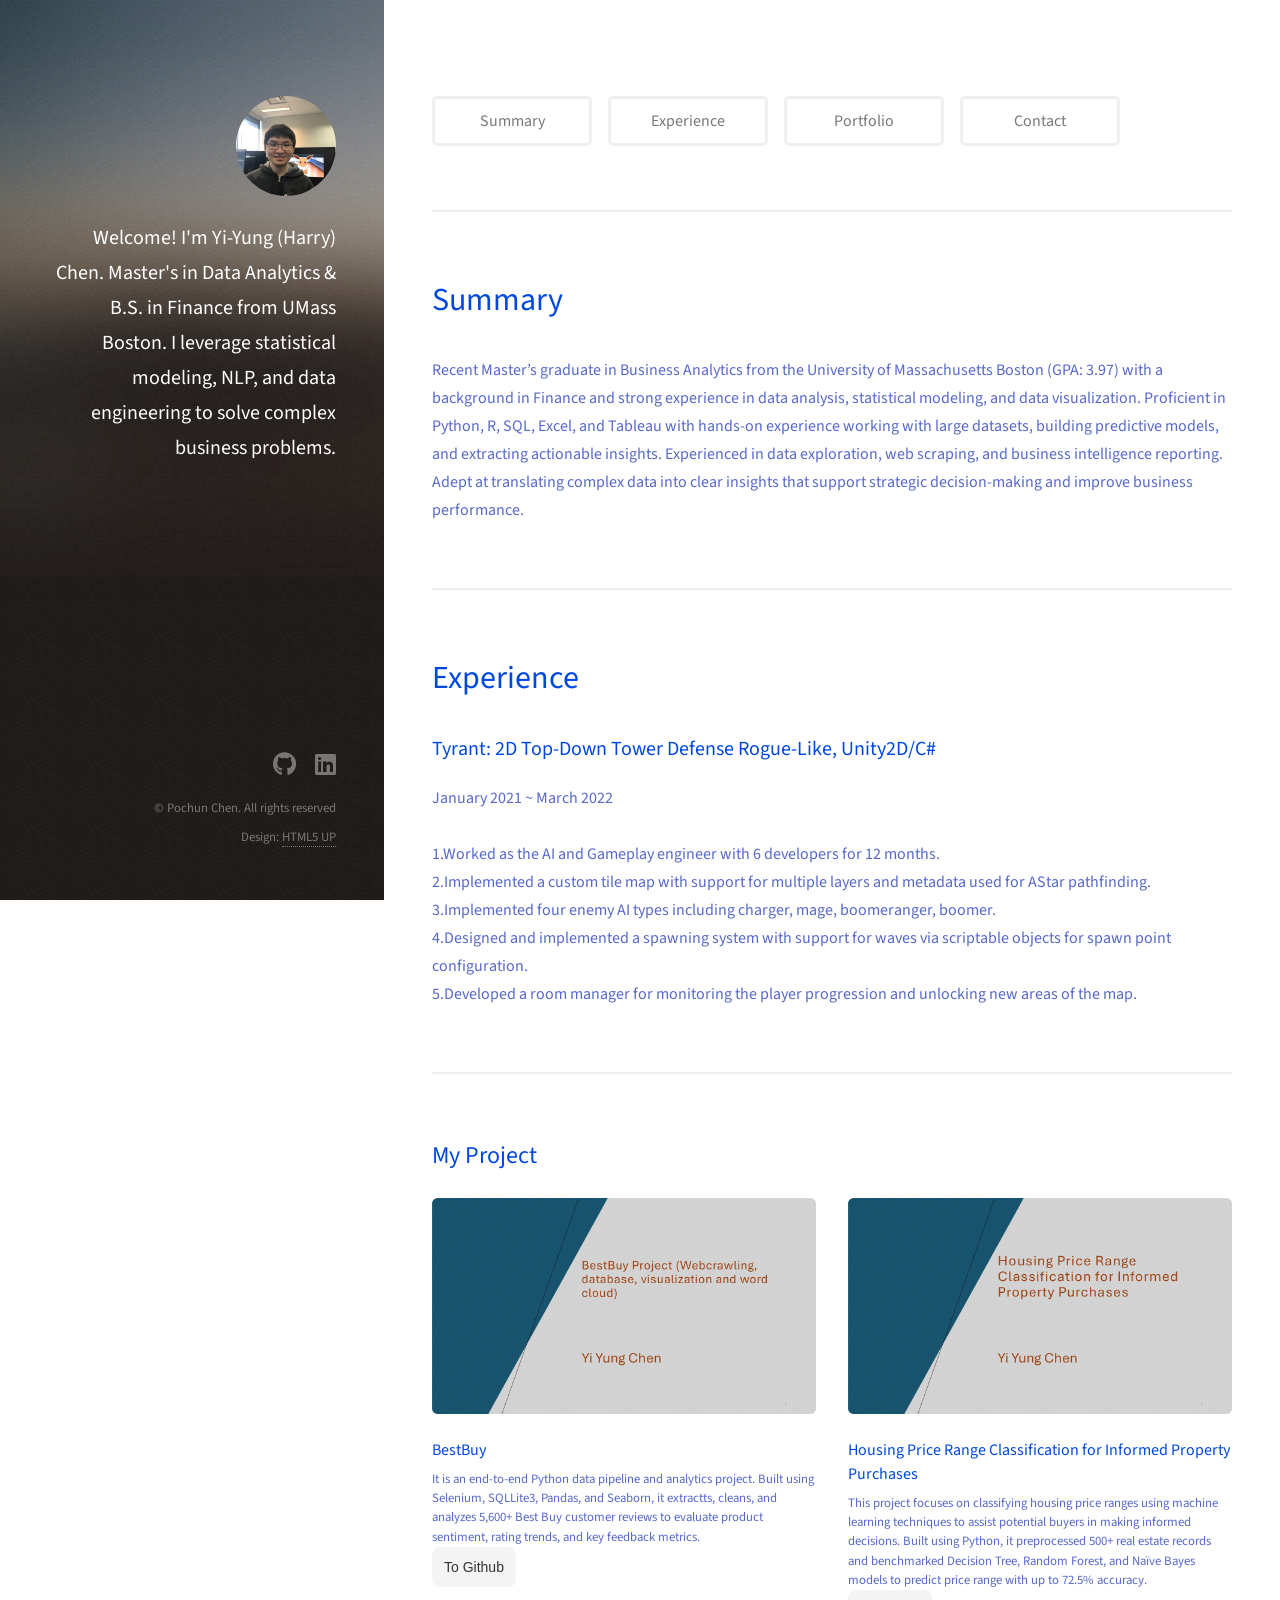
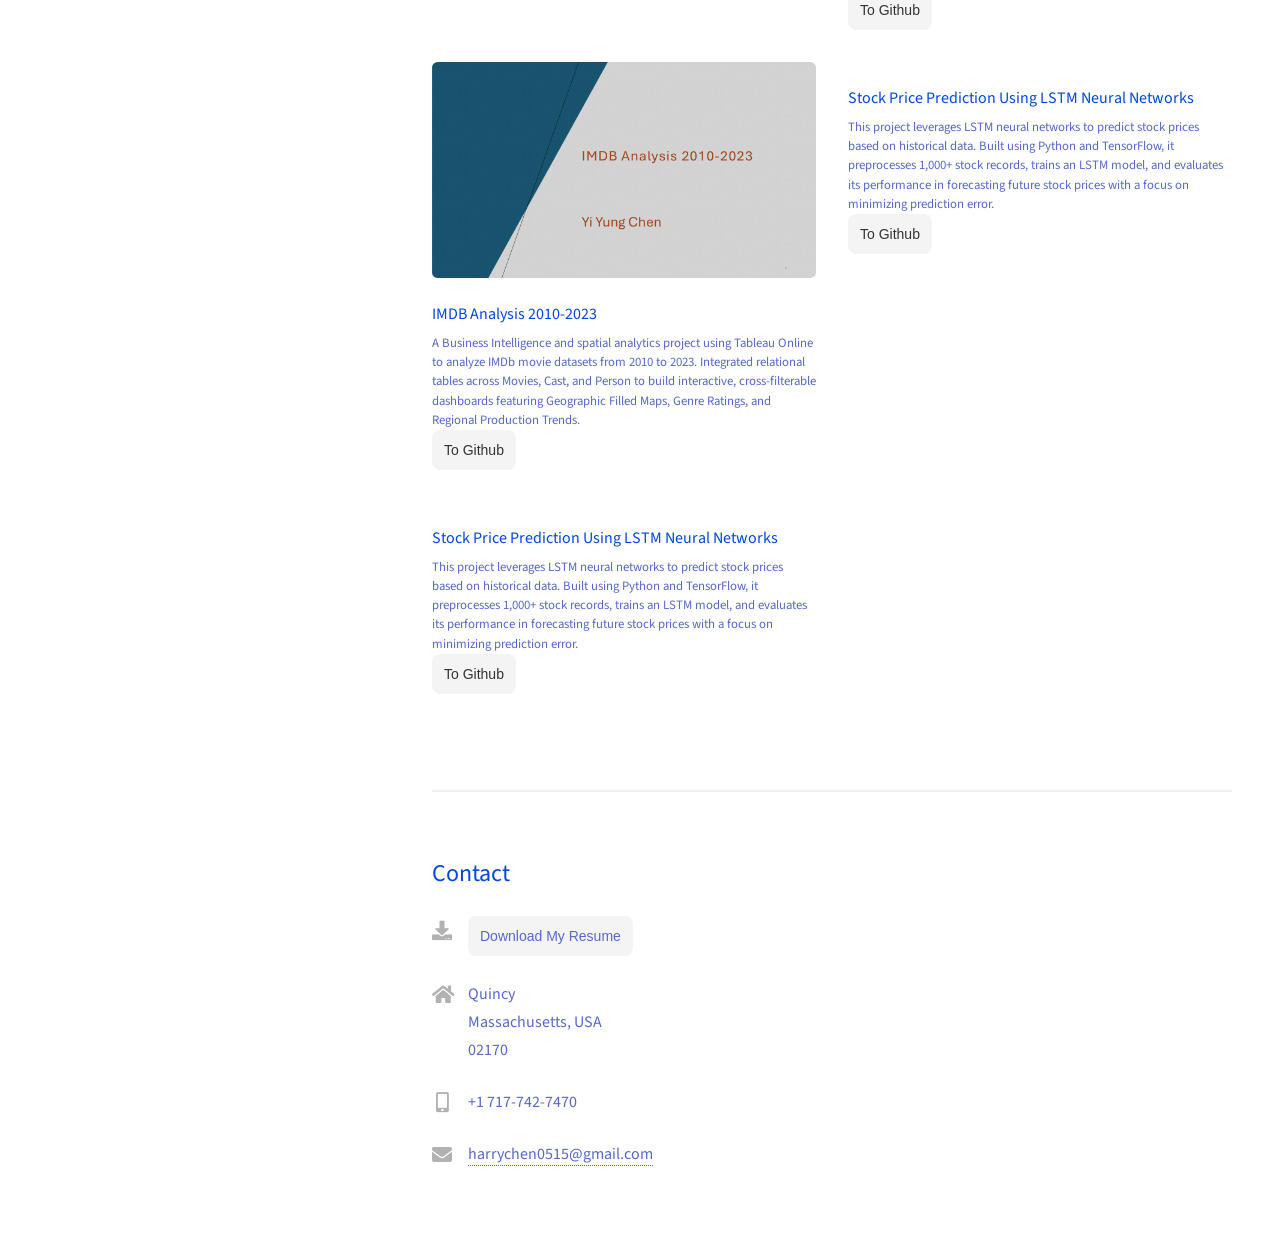
==== index.html @ 140f61fc "website updates" ====
<!DOCTYPE HTML>
<!--
	Strata by HTML5 UP
	html5up.net | @ajlkn
	Free for personal and commercial use under the CCA 3.0 license (html5up.net/license)
-->
<html>
	<head>
		<title>Yi-Yung (Harry) Chen's website</title>
		<meta charset="utf-8" />
		<meta name="viewport" content="width=device-width, initial-scale=1, user-scalable=no" />
		<link rel="stylesheet" href="assets/css/main.css" />
	</head>
	<body class="is-preload">

		<!-- Header -->
			<header id="header">
				<div class="inner">
					<a href="#" class="image avatar"><img src="images/avatar.jpg" alt="" /></a>
					<h1><strong>Welcome! I'm Yi-Yung (Harry) Chen. Master's in Data Analytics & B.S. in Finance from UMass Boston. I leverage statistical modeling, NLP, and data engineering to solve complex business problems. </strong></h1>
				</div>
			</header>

		<!-- Main -->
			<div id="main">
					<ul class="actions">
							<li><a href="#one" class="button">Summary</a></li>
							<li><a href= "#two" class="button">Experience</a></li>
							<li><a href="#three" class="button">Portfolio</a></li>
							<li><a href="#four" class="button">Contact</a></li>
					</ul>
				<!-- One -->
					<section id="one">
						<header class="major">
							<h2>Summary</h2>
						</header>
						<p>Recent Master’s graduate in Business Analytics from the University of Massachusetts Boston (GPA: 3.97) with a background in Finance and strong experience in data analysis, statistical modeling, and data visualization. Proficient in Python, R, SQL, Excel, and Tableau with hands-on experience working with large datasets, building predictive models, and extracting actionable insights. Experienced in data exploration, web scraping, and business intelligence reporting. Adept at translating complex data into clear insights that support strategic decision-making and improve business performance. </p>
					</section>

					<section id="two">
						<header class="major">
							<h2>Experience</h2>
						</header>
						<h3><strong> Tyrant: 2D Top-Down Tower Defense Rogue-Like, Unity2D/C# </strong></h3>
						<p> 
							January 2021 ~ March 2022 <br/><br/>
							1.Worked as the AI and Gameplay engineer with 6 developers for 12 months.<br/>
							2.Implemented a custom tile map with support for multiple layers and metadata used for AStar pathfinding.<br/>
							3.Implemented four enemy AI types including charger, mage, boomeranger, boomer.<br/>
							4.Designed and implemented a spawning system with support for waves via scriptable objects for spawn point configuration.<br/>
							5.Developed a room manager for monitoring the player progression and unlocking new areas of the map.
						</p>
						
							<!-- <h3><strong> Tyrant: 2D Top-Down Tower Defense Rogue-Like, Unity2D/C# </strong></h3>
						<p> 
							January 2021 ~ March 2022 <br/><br/>
							1.Worked as the AI and Gameplay engineer with 6 developers for 12 months.<br/>
							2.Implemented a custom tile map with support for multiple layers and metadata used for AStar pathfinding.<br/>
							3.Implemented four enemy AI types including charger, mage, boomeranger, boomer.<br/>
							4.Designed and implemented a spawning system with support for waves via scriptable objects for spawn point configuration.<br/>
							5.Developed a room manager for monitoring the player progression and unlocking new areas of the map.
						</p> -->
					</section>

				<!-- Two -->
					<section id="three">
						<h2>My Project</h2>
						<div class="row">
							<article class="col-6 col-12-xsmall work-item">
								<a href="images/fulls/BestBuy.png" class="image fit thumb"><img src="images/thumbs/BestBuy.png" alt="" /></a>
								<h3>BestBuy</h3>
								<p> It is an end-to-end Python data pipeline and analytics project. Built using Selenium, SQLLite3, Pandas, and Seaborn, it extractts, cleans, and analyzes 5,600+ Best Buy customer reviews to evaluate product sentiment, rating trends, and key feedback metrics.</p>
								<a href="https://github.com/Harry-YYC/Nintendo-Switch-Project" class="button-2">To Github</a>
							</article>
							<article class="col-6 col-12-xsmall work-item">
								<a href="images/fulls/HousingProject.jpg" class="image fit thumb"><img src="images/thumbs/HousingProject.png" alt="" /></a>
								<h3>Housing Price Range Classification for Informed Property Purchases</h3>
								<p> This project focuses on classifying housing price ranges using machine learning techniques to assist potential buyers in making informed decisions. Built using Python, it preprocessed 500+ real estate records and benchmarked Decision Tree, Random Forest, and Naïve Bayes models to predict price range with up to 72.5% accuracy.</p>
								<a href="https://github.com/Harry-YYC/Housing-Price-Range-Classification-for-Informed-Property-Purchases" class="button-2">To Github</a>
							</article> 
							<article class="col-6 col-12-xsmall work-item">
								<a href="images/fulls/IMDB_Analysis_2010-2023.png" class="image fit thumb"><img src="images/thumbs/IMDB_Analysis_2010-2023.png" alt="" /></a>
								<h3>IMDB Analysis 2010-2023</h3>
								<p> A Business Intelligence and spatial analytics project using Tableau Online to analyze IMDb movie datasets from 2010 to 2023. Integrated relational tables across ⁠Movies⁠, ⁠Cast⁠, and ⁠Person⁠ to build interactive, cross-filterable dashboards featuring Geographic Filled Maps, Genre Ratings, and Regional Production Trends.</p>
								<a href="https://github.com/Harry-YYC/IMDB-Analysis-2010-2023" class="button-2">To Github</a>
							</article>
							<article class="col-6 col-12-xsmall work-item">
								<a href="images/fulls/StockProject.png" class="image fit thumb"><img src="images/thumbs/StockProject.png" alt="" /></a>
								<h3>Stock Price Prediction Using LSTM Neural Networks</h3>
								<p> This project leverages LSTM neural networks to predict stock prices based on historical data. Built using Python and TensorFlow, it preprocesses 1,000+ stock records, trains an LSTM model, and evaluates its performance in forecasting future stock prices with a focus on minimizing prediction error.</p>
								<a href="https://github.com/Harry-YYC/Stock-Price-Prediction-Using-LSTM-Neural-Networks" class="button-2">To Github</a>
							</article>
							<article class="col-6 col-12-xsmall work-item">
								<a href="images/fulls/StockProject.png" class="image fit thumb"><img src="images/thumbs/StockProject.png" alt="" /></a>
								<h3>Stock Price Prediction Using LSTM Neural Networks</h3>
								<p> This project leverages LSTM neural networks to predict stock prices based on historical data. Built using Python and TensorFlow, it preprocesses 1,000+ stock records, trains an LSTM model, and evaluates its performance in forecasting future stock prices with a focus on minimizing prediction error.</p>
								<a href="https://github.com/Harry-YYC/Stock-Price-Prediction-Using-LSTM-Neural-Networks" class="button-2">To Github</a>
							</article>
						</div>
						
					</section>

				<!-- Three -->
					<section id="four">
						<h2>Contact</h2>
						<div class="row">
							<!-- <div class="col-8 col-12-small">
								<form method="post" action="#">
									<div class="row gtr-uniform gtr-50">
										<div class="col-6 col-12-xsmall"><input type="text" name="name" id="name" placeholder="Name" /></div>
										<div class="col-6 col-12-xsmall"><input type="email" name="email" id="email" placeholder="Email" /></div>
										<div class="col-12"><textarea name="message" id="message" placeholder="Message" rows="4"></textarea></div>
									</div>
								</form>
								<ul class="actions">
									<li><input type="submit" value="Send Message" /></li>
								</ul>
							</div> -->
							<div class="col-4 col-12-small">
								<ul class="labeled-icons">
									<li>
									<h3 class="icon solid fa-download"><span class="label">Download</span></h3>
										<a href="https://github.com/Chenpochun98/Chenpochun98.github.io/blob/main/file/Pochun_Chen_Resume2026.pdf"  class="button-2">Download My Resume</a>
									</li>
									<li>
										<h3 class="icon solid fa-home"><span class="label">Address</span></h3>
										Quincy <br/>Massachusetts, USA <br/>02170

									</li>
									<li>
										<h3 class="icon solid fa-mobile-alt"><span class="label">Phone</span></h3>
										+1 717-742-7470
									</li>
									<li>
										<h3 class="icon solid fa-envelope"><span class="label">Email</span></h3>
										<a href="mailto:harrychen0515@gmail.com">harrychen0515@gmail.com</a>
									</li>
								</ul>
								
							</div>
						</div>
					</section>

				<!-- Four -->
				<!--
					<section id="four">
						<h2>Elements</h2>

						<section>
							<h4>Text</h4>
							<p>This is <b>bold</b> and this is <strong>strong</strong>. This is <i>italic</i> and this is <em>emphasized</em>.
							This is <sup>superscript</sup> text and this is <sub>subscript</sub> text.
							This is <u>underlined</u> and this is code: <code>for (;;) { ... }</code>. Finally, <a href="#">this is a link</a>.</p>
							<hr />
							<header>
								<h4>Heading with a Subtitle</h4>
								<p>Lorem ipsum dolor sit amet nullam id egestas urna aliquam</p>
							</header>
							<p>Nunc lacinia ante nunc ac lobortis. Interdum adipiscing gravida odio porttitor sem non mi integer non faucibus ornare mi ut ante amet placerat aliquet. Volutpat eu sed ante lacinia sapien lorem accumsan varius montes viverra nibh in adipiscing blandit tempus accumsan.</p>
							<header>
								<h5>Heading with a Subtitle</h5>
								<p>Lorem ipsum dolor sit amet nullam id egestas urna aliquam</p>
							</header>
							<p>Nunc lacinia ante nunc ac lobortis. Interdum adipiscing gravida odio porttitor sem non mi integer non faucibus ornare mi ut ante amet placerat aliquet. Volutpat eu sed ante lacinia sapien lorem accumsan varius montes viverra nibh in adipiscing blandit tempus accumsan.</p>
							<hr />
							<h2>Heading Level 2</h2>
							<h3>Heading Level 3</h3>
							<h4>Heading Level 4</h4>
							<h5>Heading Level 5</h5>
							<h6>Heading Level 6</h6>
							<hr />
							<h5>Blockquote</h5>
							<blockquote>Fringilla nisl. Donec accumsan interdum nisi, quis tincidunt felis sagittis eget tempus euismod. Vestibulum ante ipsum primis in faucibus vestibulum. Blandit adipiscing eu felis iaculis volutpat ac adipiscing accumsan faucibus. Vestibulum ante ipsum primis in faucibus lorem ipsum dolor sit amet nullam adipiscing eu felis.</blockquote>
							<h5>Preformatted</h5>
							<pre><code>i = 0;

while (!deck.isInOrder()) {
print 'Iteration ' + i;
deck.shuffle();
i++;
}

print 'It took ' + i + ' iterations to sort the deck.';</code></pre>
						</section>

						<section>
							<h4>Lists</h4>
							<div class="row">
								<div class="col-6 col-12-xsmall">
									<h5>Unordered</h5>
									<ul>
										<li>Dolor pulvinar etiam magna etiam.</li>
										<li>Sagittis adipiscing lorem eleifend.</li>
										<li>Felis enim feugiat dolore viverra.</li>
									</ul>
									<h5>Alternate</h5>
									<ul class="alt">
										<li>Dolor pulvinar etiam magna etiam.</li>
										<li>Sagittis adipiscing lorem eleifend.</li>
										<li>Felis enim feugiat dolore viverra.</li>
									</ul>
								</div>
								<div class="col-6 col-12-xsmall">
									<h5>Ordered</h5>
									<ol>
										<li>Dolor pulvinar etiam magna etiam.</li>
										<li>Etiam vel felis at lorem sed viverra.</li>
										<li>Felis enim feugiat dolore viverra.</li>
										<li>Dolor pulvinar etiam magna etiam.</li>
										<li>Etiam vel felis at lorem sed viverra.</li>
										<li>Felis enim feugiat dolore viverra.</li>
									</ol>
									<h5>Icons</h5>
									<ul class="icons">
										<li><a href="#" class="icon brands fa-twitter"><span class="label">Twitter</span></a></li>
										<li><a href="#" class="icon brands fa-facebook-f"><span class="label">Facebook</span></a></li>
										<li><a href="#" class="icon brands fa-instagram"><span class="label">Instagram</span></a></li>
										<li><a href="#" class="icon brands fa-github"><span class="label">Github</span></a></li>
										<li><a href="#" class="icon brands fa-dribbble"><span class="label">Dribbble</span></a></li>
										<li><a href="#" class="icon brands fa-tumblr"><span class="label">Tumblr</span></a></li>
									</ul>
								</div>
							</div>
							<h5>Actions</h5>
							<ul class="actions">
								<li><a href="#" class="button primary">Default</a></li>
								<li><a href="#" class="button">Default</a></li>
							</ul>
							<ul class="actions small">
								<li><a href="#" class="button primary small">Small</a></li>
								<li><a href="#" class="button small">Small</a></li>
							</ul>
							<div class="row">
								<div class="col-6 col-12-small">
									<ul class="actions stacked">
										<li><a href="#" class="button primary">Default</a></li>
										<li><a href="#" class="button">Default</a></li>
									</ul>
								</div>
								<div class="col-6 col-12-small">
									<ul class="actions stacked">
										<li><a href="#" class="button primary small">Small</a></li>
										<li><a href="#" class="button small">Small</a></li>
									</ul>
								</div>
								<div class="col-6 col-12-small">
									<ul class="actions stacked">
										<li><a href="#" class="button primary fit">Default</a></li>
										<li><a href="#" class="button fit">Default</a></li>
									</ul>
								</div>
								<div class="col-6 col-12-small">
									<ul class="actions stacked">
										<li><a href="#" class="button primary small fit">Small</a></li>
										<li><a href="#" class="button small fit">Small</a></li>
									</ul>
								</div>
							</div>
						</section>

						<section>
							<h4>Table</h4>
							<h5>Default</h5>
							<div class="table-wrapper">
								<table>
									<thead>
										<tr>
											<th>Name</th>
											<th>Description</th>
											<th>Price</th>
										</tr>
									</thead>
									<tbody>
										<tr>
											<td>Item One</td>
											<td>Ante turpis integer aliquet porttitor.</td>
											<td>29.99</td>
										</tr>
										<tr>
											<td>Item Two</td>
											<td>Vis ac commodo adipiscing arcu aliquet.</td>
											<td>19.99</td>
										</tr>
										<tr>
											<td>Item Three</td>
											<td> Morbi faucibus arcu accumsan lorem.</td>
											<td>29.99</td>
										</tr>
										<tr>
											<td>Item Four</td>
											<td>Vitae integer tempus condimentum.</td>
											<td>19.99</td>
										</tr>
										<tr>
											<td>Item Five</td>
											<td>Ante turpis integer aliquet porttitor.</td>
											<td>29.99</td>
										</tr>
									</tbody>
									<tfoot>
										<tr>
											<td colspan="2"></td>
											<td>100.00</td>
										</tr>
									</tfoot>
								</table>
							</div>

							<h5>Alternate</h5>
							<div class="table-wrapper">
								<table class="alt">
									<thead>
										<tr>
											<th>Name</th>
											<th>Description</th>
											<th>Price</th>
										</tr>
									</thead>
									<tbody>
										<tr>
											<td>Item One</td>
											<td>Ante turpis integer aliquet porttitor.</td>
											<td>29.99</td>
										</tr>
										<tr>
											<td>Item Two</td>
											<td>Vis ac commodo adipiscing arcu aliquet.</td>
											<td>19.99</td>
										</tr>
										<tr>
											<td>Item Three</td>
											<td> Morbi faucibus arcu accumsan lorem.</td>
											<td>29.99</td>
										</tr>
										<tr>
											<td>Item Four</td>
											<td>Vitae integer tempus condimentum.</td>
											<td>19.99</td>
										</tr>
										<tr>
											<td>Item Five</td>
											<td>Ante turpis integer aliquet porttitor.</td>
											<td>29.99</td>
										</tr>
									</tbody>
									<tfoot>
										<tr>
											<td colspan="2"></td>
											<td>100.00</td>
										</tr>
									</tfoot>
								</table>
							</div>
						</section>

						<section>
							<h4>Buttons</h4>
							<ul class="actions">
								<li><a href="#" class="button primary">Primary</a></li>
								<li><a href="#" class="button">Default</a></li>
							</ul>
							<ul class="actions">
								<li><a href="#" class="button large">Large</a></li>
								<li><a href="#" class="button">Default</a></li>
								<li><a href="#" class="button small">Small</a></li>
							</ul>
							<ul class="actions fit">
								<li><a href="#" class="button primary fit">Fit</a></li>
								<li><a href="#" class="button fit">Fit</a></li>
							</ul>
							<ul class="actions fit small">
								<li><a href="#" class="button primary fit small">Fit + Small</a></li>
								<li><a href="#" class="button fit small">Fit + Small</a></li>
							</ul>
							<ul class="actions">
								<li><a href="#" class="button primary icon solid fa-download">Icon</a></li>
								<li><a href="#" class="button icon solid fa-download">Icon</a></li>
							</ul>
							<ul class="actions">
								<li><span class="button primary disabled">Primary</span></li>
								<li><span class="button disabled">Default</span></li>
							</ul>
						</section>

						<section>
							<h4>Form</h4>
							<form method="post" action="#">
								<div class="row gtr-uniform gtr-50">
									<div class="col-6 col-12-xsmall">
										<input type="text" name="demo-name" id="demo-name" value="" placeholder="Name" />
									</div>
									<div class="col-6 col-12-xsmall">
										<input type="email" name="demo-email" id="demo-email" value="" placeholder="Email" />
									</div>
									<div class="col-12">
										<select name="demo-category" id="demo-category">
											<option value="">- Category -</option>
											<option value="1">Manufacturing</option>
											<option value="1">Shipping</option>
											<option value="1">Administration</option>
											<option value="1">Human Resources</option>
										</select>
									</div>
									<div class="col-4 col-12-small">
										<input type="radio" id="demo-priority-low" name="demo-priority" checked>
										<label for="demo-priority-low">Low Priority</label>
									</div>
									<div class="col-4 col-12-small">
										<input type="radio" id="demo-priority-normal" name="demo-priority">
										<label for="demo-priority-normal">Normal Priority</label>
									</div>
									<div class="col-4 col-12-small">
										<input type="radio" id="demo-priority-high" name="demo-priority">
										<label for="demo-priority-high">High Priority</label>
									</div>
									<div class="col-6 col-12-small">
										<input type="checkbox" id="demo-copy" name="demo-copy">
										<label for="demo-copy">Email me a copy of this message</label>
									</div>
									<div class="col-6 col-12-small">
										<input type="checkbox" id="demo-human" name="demo-human" checked>
										<label for="demo-human">I am a human and not a robot</label>
									</div>
									<div class="col-12">
										<textarea name="demo-message" id="demo-message" placeholder="Enter your message" rows="6"></textarea>
									</div>
									<div class="col-12">
										<ul class="actions">
											<li><input type="submit" value="Send Message" class="primary" /></li>
											<li><input type="reset" value="Reset" /></li>
										</ul>
									</div>
								</div>
							</form>
						</section>

						<section>
							<h4>Image</h4>
							<h5>Fit</h5>
							<div class="box alt">
								<div class="row gtr-50 gtr-uniform">
									<div class="col-12"><span class="image fit"><img src="images/fulls/05.jpg" alt="" /></span></div>
									<div class="col-4"><span class="image fit"><img src="images/thumbs/01.jpg" alt="" /></span></div>
									<div class="col-4"><span class="image fit"><img src="images/thumbs/02.jpg" alt="" /></span></div>
									<div class="col-4"><span class="image fit"><img src="images/thumbs/03.jpg" alt="" /></span></div>
									<div class="col-4"><span class="image fit"><img src="images/thumbs/04.jpg" alt="" /></span></div>
									<div class="col-4"><span class="image fit"><img src="images/thumbs/05.jpg" alt="" /></span></div>
									<div class="col-4"><span class="image fit"><img src="images/thumbs/06.jpg" alt="" /></span></div>
									<div class="col-4"><span class="image fit"><img src="images/thumbs/03.jpg" alt="" /></span></div>
									<div class="col-4"><span class="image fit"><img src="images/thumbs/02.jpg" alt="" /></span></div>
									<div class="col-4"><span class="image fit"><img src="images/thumbs/01.jpg" alt="" /></span></div>
								</div>
							</div>
							<h5>Left &amp; Right</h5>
							<p><span class="image left"><img src="images/avatar.jpg" alt="" /></span>Fringilla nisl. Donec accumsan interdum nisi, quis tincidunt felis sagittis eget. tempus euismod. Vestibulum ante ipsum primis in faucibus vestibulum. Blandit adipiscing eu felis iaculis volutpat ac adipiscing accumsan eu faucibus. Integer ac pellentesque praesent tincidunt felis sagittis eget. tempus euismod. Vestibulum ante ipsum primis in faucibus vestibulum. Blandit adipiscing eu felis iaculis volutpat ac adipiscing accumsan eu faucibus. Integer ac pellentesque praesent. Donec accumsan interdum nisi, quis tincidunt felis sagittis eget. tempus euismod. Vestibulum ante ipsum primis in faucibus vestibulum. Blandit adipiscing eu felis iaculis volutpat ac adipiscing accumsan eu faucibus. Integer ac pellentesque praesent tincidunt felis sagittis eget. tempus euismod. Vestibulum ante ipsum primis in faucibus vestibulum. Blandit adipiscing eu felis iaculis volutpat ac adipiscing accumsan eu faucibus. Integer ac pellentesque praesent.</p>
							<p><span class="image right"><img src="images/avatar.jpg" alt="" /></span>Fringilla nisl. Donec accumsan interdum nisi, quis tincidunt felis sagittis eget. tempus euismod. Vestibulum ante ipsum primis in faucibus vestibulum. Blandit adipiscing eu felis iaculis volutpat ac adipiscing accumsan eu faucibus. Integer ac pellentesque praesent tincidunt felis sagittis eget. tempus euismod. Vestibulum ante ipsum primis in faucibus vestibulum. Blandit adipiscing eu felis iaculis volutpat ac adipiscing accumsan eu faucibus. Integer ac pellentesque praesent. Donec accumsan interdum nisi, quis tincidunt felis sagittis eget. tempus euismod. Vestibulum ante ipsum primis in faucibus vestibulum. Blandit adipiscing eu felis iaculis volutpat ac adipiscing accumsan eu faucibus. Integer ac pellentesque praesent tincidunt felis sagittis eget. tempus euismod. Vestibulum ante ipsum primis in faucibus vestibulum. Blandit adipiscing eu felis iaculis volutpat ac adipiscing accumsan eu faucibus. Integer ac pellentesque praesent.</p>
						</section>

					</section>
				-->

			</div>

		<!-- Footer -->
			<footer id="footer">
				<div class="inner">
					<ul class="icons">
						<!-- <li><a href="#" class="icon brands fa-twitter"><span class="label">Twitter</span></a></li> -->
						<li><a href="https://github.com/Chenpochun98" class="icon brands fa-github"><span class="label">Github</span></a></li>
						<li><a href="https://www.linkedin.com/in/pochun-chen-2057a9204/" class="icon brands fa-linkedin"><span class="label">Linkedin</span></a></li>
						<!-- <li><a href="#" class="icon solid fa-envelope"><span class="label">Email</span></a></li> -->
					</ul>
					<ul class="copyright">
						<li>&copy; Pochun Chen. All rights reserved</li><li>Design: <a href="http://html5up.net">HTML5 UP</a></li>
						<!-- <li>© Pochun Chen. All rights reserved.</li> -->
					</ul>
				</div>
			</footer>
 
		<!-- Scripts -->
			<script src="assets/js/jquery.min.js"></script>
			<script src="assets/js/jquery.poptrox.min.js"></script>
			<script src="assets/js/browser.min.js"></script>
			<script src="assets/js/breakpoints.min.js"></script>
			<script src="assets/js/util.js"></script>
			<script src="assets/js/main.js"></script>

	</body>
</html>
---- assets/css/main.css ----
@import url("fontawesome-all.min.css");
@import url("https://fonts.googleapis.com/css?family=Source+Sans+Pro:400,400italic");

/*
	Strata by HTML5 UP
	html5up.net | @ajlkn
	Free for personal and commercial use under the CCA 3.0 license (html5up.net/license)
*/

/* <!-- HTML !-->
<button class="button-2" role="button">Button 2</button> */

/* button style */
.button-2 {
  background-color: rgba(51, 51, 51, 0.05);
  border-radius: 8px;
  border-width: 0;
  color: #333333;
  cursor: pointer;
  display: inline-block;
  font-family: "Haas Grot Text R Web", "Helvetica Neue", Helvetica, Arial, sans-serif;
  font-size: 14px;
  font-weight: 500;
  line-height: 20px;
  list-style: none;
  margin: 0;
  padding: 10px 12px;
  text-align: center;
  transition: all 200ms;
  vertical-align: baseline;
  white-space: nowrap;
  user-select: none;
  -webkit-user-select: none;
  touch-action: manipulation;
}

html, body, div, span, applet, object,
iframe, h1, h2, h3, h4, h5, h6, p, blockquote,
pre, a, abbr, acronym, address, big, cite,
code, del, dfn, em, img, ins, kbd, q, s, samp,
small, strike, strong, sub, sup, tt, var, b,
u, i, center, dl, dt, dd, ol, ul, li, fieldset,
form, label, legend, table, caption, tbody,
tfoot, thead, tr, th, td, article, aside,
canvas, details, embed, figure, figcaption,
footer, header, hgroup, menu, nav, output, ruby,
section, summary, time, mark, audio, video {
	margin: 0;
	padding: 0;
	border: 0;
	font-size: 100%;
	font: inherit;
	vertical-align: baseline;
}


article, aside, details, figcaption, figure,
footer, header, hgroup, menu, nav, section {
	display: block;
}

body {
	line-height: 1;
}

ol, ul {
	list-style: none;
}

blockquote, q {
	quotes: none;
}

	blockquote:before, blockquote:after, q:before, q:after {
		content: '';
		content: none;
	}

table {
	border-collapse: collapse;
	border-spacing: 0;
}

body {
	-webkit-text-size-adjust: none;
}

mark {
	background-color: transparent;
	color: inherit;
}

input::-moz-focus-inner {
	border: 0;
	padding: 0;
}

input, select, textarea {
	-moz-appearance: none;
	-webkit-appearance: none;
	-ms-appearance: none;
	appearance: none;
}

/* Basic */

	html {
		box-sizing: border-box;
	}

	*, *:before, *:after {
		box-sizing: inherit;
	}

	body {
		background: #fff;
	}

		body.is-preload *, body.is-preload *:before, body.is-preload *:after {
			-moz-animation: none !important;
			-webkit-animation: none !important;
			-ms-animation: none !important;
			animation: none !important;
			-moz-transition: none !important;
			-webkit-transition: none !important;
			-ms-transition: none !important;
			transition: none !important;
		}
/*改文章顏色*/
	body, input, select, textarea {
		color: #5768ca;
		font-family: "Source Sans Pro", Helvetica, sans-serif;
		font-size: 16pt;
		font-weight: 400;
		line-height: 1.75em;
	}

	a {
		-moz-transition: color 0.2s ease-in-out, border-color 0.2s ease-in-out;
		-webkit-transition: color 0.2s ease-in-out, border-color 0.2s ease-in-out;
		-ms-transition: color 0.2s ease-in-out, border-color 0.2s ease-in-out;
		transition: color 0.2s ease-in-out, border-color 0.2s ease-in-out;
		border-bottom: dotted 1px;
		color: #49bf9d;
		text-decoration: none;
	}

		a:hover {
			border-bottom-color: transparent;
			color: #49bf9d !important;
			text-decoration: none;
		}

	strong, b {
		color: #ffffff;
		font-weight: 400;
	}


	em, i {
		font-style: italic;
	}

	p {
		margin: 0 0 2em 0;
	}
/*改文章title顏色*/
	h1, h2, h3, h4, h5, h6 {
		color: #0047e0;
		font-weight: 400;
		line-height: 1em;
		margin: 0 0 1em 0;
	}

		h1 a, h2 a, h3 a, h4 a, h5 a, h6 a {
			color: inherit;
			text-decoration: none;
		}

	h1 {
		font-size: 2em;
		line-height: 1.5em;
	}

	h2 {
		font-size: 1.5em;
		line-height: 1.5em;
	}

	h3 {
		font-size: 1.25em;
		line-height: 1.5em;
	}

	h4 {
		font-size: 1.1em;
		line-height: 1.5em;
	}

	h5 {
		font-size: 0.9em;
		line-height: 1.5em;
	}

	h6 {
		font-size: 0.7em;
		line-height: 1.5em;
	}

	sub {
		font-size: 0.8em;
		position: relative;
		top: 0.5em;
	}

	sup {
		font-size: 0.8em;
		position: relative;
		top: -0.5em;
	}

	hr {
		border: 0;
		border-bottom: solid 2px #efefef;
		margin: 2em 0;
	}

		hr.major {
			margin: 3em 0;
		}

	blockquote {
		border-left: solid 6px #efefef;
		font-style: italic;
		margin: 0 0 2em 0;
		padding: 0.5em 0 0.5em 1.5em;
	}

	code {
		background: #f7f7f7;
		border-radius: 0.35em;
		border: solid 2px #efefef;
		font-family: "Courier New", monospace;
		font-size: 0.9em;
		margin: 0 0.25em;
		padding: 0.25em 0.65em;
	}

	pre {
		-webkit-overflow-scrolling: touch;
		font-family: "Courier New", monospace;
		font-size: 0.9em;
		margin: 0 0 2em 0;
	}

		pre code {
			display: block;
			line-height: 1.75em;
			padding: 1em 1.5em;
			overflow-x: auto;
		}

	.align-left {
		text-align: left;
	}

	.align-center {
		text-align: center;
	}

	.align-right {
		text-align: right;
	}

/* Container */

	.container {
		margin: 0 auto;
		max-width: calc(100% - 4em);
		width: 100%;
	}

		.container.xsmall {
			width: 25%;
		}

		.container.small {
			width: 50%;
		}

		.container.medium {
			width: 75%;
		}

		.container.large {
			width: 125%;
		}

		.container.xlarge {
			width: 150%;
		}

		.container.max {
			width: 100%;
		}

		@media screen and (max-width: 980px) {

			.container {
				width: 100% !important;
				max-width: 100% !important;
			}

		}

		@media screen and (max-width: 480px) {

			.container {
				max-width: calc(100% - 3em);
			}

		}

/* Row */

	.row {
		display: flex;
		flex-wrap: wrap;
		box-sizing: border-box;
		align-items: stretch;
	}

		.row > * {
			box-sizing: border-box;
		}

		.row.gtr-uniform > * > :last-child {
			margin-bottom: 0;
		}

		.row.aln-left {
			justify-content: flex-start;
		}

		.row.aln-center {
			justify-content: center;
		}

		.row.aln-right {
			justify-content: flex-end;
		}

		.row.aln-top {
			align-items: flex-start;
		}

		.row.aln-middle {
			align-items: center;
		}

		.row.aln-bottom {
			align-items: flex-end;
		}

		.row > .imp {
			order: -1;
		}

		.row > .col-1 {
			width: 8.33333%;
		}

		.row > .off-1 {
			margin-left: 8.33333%;
		}

		.row > .col-2 {
			width: 16.66667%;
		}

		.row > .off-2 {
			margin-left: 16.66667%;
		}

		.row > .col-3 {
			width: 25%;
		}

		.row > .off-3 {
			margin-left: 25%;
		}

		.row > .col-4 {
			width: 33.33333%;
		}

		.row > .off-4 {
			margin-left: 33.33333%;
		}

		.row > .col-5 {
			width: 41.66667%;
		}

		.row > .off-5 {
			margin-left: 41.66667%;
		}

		.row > .col-6 {
			width: 50%;
		}

		.row > .off-6 {
			margin-left: 50%;
		}

		.row > .col-7 {
			width: 58.33333%;
		}

		.row > .off-7 {
			margin-left: 58.33333%;
		}

		.row > .col-8 {
			width: 66.66667%;
		}

		.row > .off-8 {
			margin-left: 66.66667%;
		}

		.row > .col-9 {
			width: 75%;
		}

		.row > .off-9 {
			margin-left: 75%;
		}

		.row > .col-10 {
			width: 83.33333%;
		}

		.row > .off-10 {
			margin-left: 83.33333%;
		}

		.row > .col-11 {
			width: 91.66667%;
		}

		.row > .off-11 {
			margin-left: 91.66667%;
		}

		.row > .col-12 {
			width: 100%;
		}

		.row > .off-12 {
			margin-left: 100%;
		}

		.row.gtr-0 {
			margin-top: 0;
			margin-left: 0em;
		}

			.row.gtr-0 > * {
				padding: 0 0 0 0em;
			}

			.row.gtr-0.gtr-uniform {
				margin-top: 0em;
			}

				.row.gtr-0.gtr-uniform > * {
					padding-top: 0em;
				}

		.row.gtr-25 {
			margin-top: 0;
			margin-left: -0.625em;
		}

			.row.gtr-25 > * {
				padding: 0 0 0 0.625em;
			}

			.row.gtr-25.gtr-uniform {
				margin-top: -0.625em;
			}

				.row.gtr-25.gtr-uniform > * {
					padding-top: 0.625em;
				}

		.row.gtr-50 {
			margin-top: 0;
			margin-left: -1.25em;
		}

			.row.gtr-50 > * {
				padding: 0 0 0 1.25em;
			}

			.row.gtr-50.gtr-uniform {
				margin-top: -1.25em;
			}

				.row.gtr-50.gtr-uniform > * {
					padding-top: 1.25em;
				}

		.row {
			margin-top: 0;
			margin-left: -2.5em;
		}

			.row > * {
				padding: 0 0 0 2.5em;
			}

			.row.gtr-uniform {
				margin-top: -2.5em;
			}

				.row.gtr-uniform > * {
					padding-top: 2.5em;
				}

		.row.gtr-150 {
			margin-top: 0;
			margin-left: -3.75em;
		}

			.row.gtr-150 > * {
				padding: 0 0 0 3.75em;
			}

			.row.gtr-150.gtr-uniform {
				margin-top: -3.75em;
			}

				.row.gtr-150.gtr-uniform > * {
					padding-top: 3.75em;
				}

		.row.gtr-200 {
			margin-top: 0;
			margin-left: -5em;
		}

			.row.gtr-200 > * {
				padding: 0 0 0 5em;
			}

			.row.gtr-200.gtr-uniform {
				margin-top: -5em;
			}

				.row.gtr-200.gtr-uniform > * {
					padding-top: 5em;
				}

		@media screen and (max-width: 1800px) {

			.row {
				display: flex;
				flex-wrap: wrap;
				box-sizing: border-box;
				align-items: stretch;
			}

				.row > * {
					box-sizing: border-box;
				}

				.row.gtr-uniform > * > :last-child {
					margin-bottom: 0;
				}

				.row.aln-left {
					justify-content: flex-start;
				}

				.row.aln-center {
					justify-content: center;
				}

				.row.aln-right {
					justify-content: flex-end;
				}

				.row.aln-top {
					align-items: flex-start;
				}

				.row.aln-middle {
					align-items: center;
				}

				.row.aln-bottom {
					align-items: flex-end;
				}

				.row > .imp-xlarge {
					order: -1;
				}

				.row > .col-1-xlarge {
					width: 8.33333%;
				}

				.row > .off-1-xlarge {
					margin-left: 8.33333%;
				}

				.row > .col-2-xlarge {
					width: 16.66667%;
				}

				.row > .off-2-xlarge {
					margin-left: 16.66667%;
				}

				.row > .col-3-xlarge {
					width: 25%;
				}

				.row > .off-3-xlarge {
					margin-left: 25%;
				}

				.row > .col-4-xlarge {
					width: 33.33333%;
				}

				.row > .off-4-xlarge {
					margin-left: 33.33333%;
				}

				.row > .col-5-xlarge {
					width: 41.66667%;
				}

				.row > .off-5-xlarge {
					margin-left: 41.66667%;
				}

				.row > .col-6-xlarge {
					width: 50%;
				}

				.row > .off-6-xlarge {
					margin-left: 50%;
				}

				.row > .col-7-xlarge {
					width: 58.33333%;
				}

				.row > .off-7-xlarge {
					margin-left: 58.33333%;
				}

				.row > .col-8-xlarge {
					width: 66.66667%;
				}

				.row > .off-8-xlarge {
					margin-left: 66.66667%;
				}

				.row > .col-9-xlarge {
					width: 75%;
				}

				.row > .off-9-xlarge {
					margin-left: 75%;
				}

				.row > .col-10-xlarge {
					width: 83.33333%;
				}

				.row > .off-10-xlarge {
					margin-left: 83.33333%;
				}

				.row > .col-11-xlarge {
					width: 91.66667%;
				}

				.row > .off-11-xlarge {
					margin-left: 91.66667%;
				}

				.row > .col-12-xlarge {
					width: 100%;
				}

				.row > .off-12-xlarge {
					margin-left: 100%;
				}

				.row.gtr-0 {
					margin-top: 0;
					margin-left: 0em;
				}

					.row.gtr-0 > * {
						padding: 0 0 0 0em;
					}

					.row.gtr-0.gtr-uniform {
						margin-top: 0em;
					}

						.row.gtr-0.gtr-uniform > * {
							padding-top: 0em;
						}

				.row.gtr-25 {
					margin-top: 0;
					margin-left: -0.625em;
				}

					.row.gtr-25 > * {
						padding: 0 0 0 0.625em;
					}

					.row.gtr-25.gtr-uniform {
						margin-top: -0.625em;
					}

						.row.gtr-25.gtr-uniform > * {
							padding-top: 0.625em;
						}

				.row.gtr-50 {
					margin-top: 0;
					margin-left: -1.25em;
				}

					.row.gtr-50 > * {
						padding: 0 0 0 1.25em;
					}

					.row.gtr-50.gtr-uniform {
						margin-top: -1.25em;
					}

						.row.gtr-50.gtr-uniform > * {
							padding-top: 1.25em;
						}

				.row {
					margin-top: 0;
					margin-left: -2.5em;
				}

					.row > * {
						padding: 0 0 0 2.5em;
					}

					.row.gtr-uniform {
						margin-top: -2.5em;
					}

						.row.gtr-uniform > * {
							padding-top: 2.5em;
						}

				.row.gtr-150 {
					margin-top: 0;
					margin-left: -3.75em;
				}

					.row.gtr-150 > * {
						padding: 0 0 0 3.75em;
					}

					.row.gtr-150.gtr-uniform {
						margin-top: -3.75em;
					}

						.row.gtr-150.gtr-uniform > * {
							padding-top: 3.75em;
						}

				.row.gtr-200 {
					margin-top: 0;
					margin-left: -5em;
				}

					.row.gtr-200 > * {
						padding: 0 0 0 5em;
					}

					.row.gtr-200.gtr-uniform {
						margin-top: -5em;
					}

						.row.gtr-200.gtr-uniform > * {
							padding-top: 5em;
						}

		}

		@media screen and (max-width: 1280px) {

			.row {
				display: flex;
				flex-wrap: wrap;
				box-sizing: border-box;
				align-items: stretch;
			}

				.row > * {
					box-sizing: border-box;
				}

				.row.gtr-uniform > * > :last-child {
					margin-bottom: 0;
				}

				.row.aln-left {
					justify-content: flex-start;
				}

				.row.aln-center {
					justify-content: center;
				}

				.row.aln-right {
					justify-content: flex-end;
				}

				.row.aln-top {
					align-items: flex-start;
				}

				.row.aln-middle {
					align-items: center;
				}

				.row.aln-bottom {
					align-items: flex-end;
				}

				.row > .imp-large {
					order: -1;
				}

				.row > .col-1-large {
					width: 8.33333%;
				}

				.row > .off-1-large {
					margin-left: 8.33333%;
				}

				.row > .col-2-large {
					width: 16.66667%;
				}

				.row > .off-2-large {
					margin-left: 16.66667%;
				}

				.row > .col-3-large {
					width: 25%;
				}

				.row > .off-3-large {
					margin-left: 25%;
				}

				.row > .col-4-large {
					width: 33.33333%;
				}

				.row > .off-4-large {
					margin-left: 33.33333%;
				}

				.row > .col-5-large {
					width: 41.66667%;
				}

				.row > .off-5-large {
					margin-left: 41.66667%;
				}

				.row > .col-6-large {
					width: 50%;
				}

				.row > .off-6-large {
					margin-left: 50%;
				}

				.row > .col-7-large {
					width: 58.33333%;
				}

				.row > .off-7-large {
					margin-left: 58.33333%;
				}

				.row > .col-8-large {
					width: 66.66667%;
				}

				.row > .off-8-large {
					margin-left: 66.66667%;
				}

				.row > .col-9-large {
					width: 75%;
				}

				.row > .off-9-large {
					margin-left: 75%;
				}

				.row > .col-10-large {
					width: 83.33333%;
				}

				.row > .off-10-large {
					margin-left: 83.33333%;
				}

				.row > .col-11-large {
					width: 91.66667%;
				}

				.row > .off-11-large {
					margin-left: 91.66667%;
				}

				.row > .col-12-large {
					width: 100%;
				}

				.row > .off-12-large {
					margin-left: 100%;
				}

				.row.gtr-0 {
					margin-top: 0;
					margin-left: 0em;
				}

					.row.gtr-0 > * {
						padding: 0 0 0 0em;
					}

					.row.gtr-0.gtr-uniform {
						margin-top: 0em;
					}

						.row.gtr-0.gtr-uniform > * {
							padding-top: 0em;
						}

				.row.gtr-25 {
					margin-top: 0;
					margin-left: -0.5em;
				}

					.row.gtr-25 > * {
						padding: 0 0 0 0.5em;
					}

					.row.gtr-25.gtr-uniform {
						margin-top: -0.5em;
					}

						.row.gtr-25.gtr-uniform > * {
							padding-top: 0.5em;
						}

				.row.gtr-50 {
					margin-top: 0;
					margin-left: -1em;
				}

					.row.gtr-50 > * {
						padding: 0 0 0 1em;
					}

					.row.gtr-50.gtr-uniform {
						margin-top: -1em;
					}

						.row.gtr-50.gtr-uniform > * {
							padding-top: 1em;
						}

				.row {
					margin-top: 0;
					margin-left: -2em;
				}

					.row > * {
						padding: 0 0 0 2em;
					}

					.row.gtr-uniform {
						margin-top: -2em;
					}

						.row.gtr-uniform > * {
							padding-top: 2em;
						}

				.row.gtr-150 {
					margin-top: 0;
					margin-left: -3em;
				}

					.row.gtr-150 > * {
						padding: 0 0 0 3em;
					}

					.row.gtr-150.gtr-uniform {
						margin-top: -3em;
					}

						.row.gtr-150.gtr-uniform > * {
							padding-top: 3em;
						}

				.row.gtr-200 {
					margin-top: 0;
					margin-left: -4em;
				}

					.row.gtr-200 > * {
						padding: 0 0 0 4em;
					}

					.row.gtr-200.gtr-uniform {
						margin-top: -4em;
					}

						.row.gtr-200.gtr-uniform > * {
							padding-top: 4em;
						}

		}

		@media screen and (max-width: 980px) {

			.row {
				display: flex;
				flex-wrap: wrap;
				box-sizing: border-box;
				align-items: stretch;
			}

				.row > * {
					box-sizing: border-box;
				}

				.row.gtr-uniform > * > :last-child {
					margin-bottom: 0;
				}

				.row.aln-left {
					justify-content: flex-start;
				}

				.row.aln-center {
					justify-content: center;
				}

				.row.aln-right {
					justify-content: flex-end;
				}

				.row.aln-top {
					align-items: flex-start;
				}

				.row.aln-middle {
					align-items: center;
				}

				.row.aln-bottom {
					align-items: flex-end;
				}

				.row > .imp-medium {
					order: -1;
				}

				.row > .col-1-medium {
					width: 8.33333%;
				}

				.row > .off-1-medium {
					margin-left: 8.33333%;
				}

				.row > .col-2-medium {
					width: 16.66667%;
				}

				.row > .off-2-medium {
					margin-left: 16.66667%;
				}

				.row > .col-3-medium {
					width: 25%;
				}

				.row > .off-3-medium {
					margin-left: 25%;
				}

				.row > .col-4-medium {
					width: 33.33333%;
				}

				.row > .off-4-medium {
					margin-left: 33.33333%;
				}

				.row > .col-5-medium {
					width: 41.66667%;
				}

				.row > .off-5-medium {
					margin-left: 41.66667%;
				}

				.row > .col-6-medium {
					width: 50%;
				}

				.row > .off-6-medium {
					margin-left: 50%;
				}

				.row > .col-7-medium {
					width: 58.33333%;
				}

				.row > .off-7-medium {
					margin-left: 58.33333%;
				}

				.row > .col-8-medium {
					width: 66.66667%;
				}

				.row > .off-8-medium {
					margin-left: 66.66667%;
				}

				.row > .col-9-medium {
					width: 75%;
				}

				.row > .off-9-medium {
					margin-left: 75%;
				}

				.row > .col-10-medium {
					width: 83.33333%;
				}

				.row > .off-10-medium {
					margin-left: 83.33333%;
				}

				.row > .col-11-medium {
					width: 91.66667%;
				}

				.row > .off-11-medium {
					margin-left: 91.66667%;
				}

				.row > .col-12-medium {
					width: 100%;
				}

				.row > .off-12-medium {
					margin-left: 100%;
				}

				.row.gtr-0 {
					margin-top: 0;
					margin-left: 0em;
				}

					.row.gtr-0 > * {
						padding: 0 0 0 0em;
					}

					.row.gtr-0.gtr-uniform {
						margin-top: 0em;
					}

						.row.gtr-0.gtr-uniform > * {
							padding-top: 0em;
						}

				.row.gtr-25 {
					margin-top: 0;
					margin-left: -0.5em;
				}

					.row.gtr-25 > * {
						padding: 0 0 0 0.5em;
					}

					.row.gtr-25.gtr-uniform {
						margin-top: -0.5em;
					}

						.row.gtr-25.gtr-uniform > * {
							padding-top: 0.5em;
						}

				.row.gtr-50 {
					margin-top: 0;
					margin-left: -1em;
				}

					.row.gtr-50 > * {
						padding: 0 0 0 1em;
					}

					.row.gtr-50.gtr-uniform {
						margin-top: -1em;
					}

						.row.gtr-50.gtr-uniform > * {
							padding-top: 1em;
						}

				.row {
					margin-top: 0;
					margin-left: -2em;
				}

					.row > * {
						padding: 0 0 0 2em;
					}

					.row.gtr-uniform {
						margin-top: -2em;
					}

						.row.gtr-uniform > * {
							padding-top: 2em;
						}

				.row.gtr-150 {
					margin-top: 0;
					margin-left: -3em;
				}

					.row.gtr-150 > * {
						padding: 0 0 0 3em;
					}

					.row.gtr-150.gtr-uniform {
						margin-top: -3em;
					}

						.row.gtr-150.gtr-uniform > * {
							padding-top: 3em;
						}

				.row.gtr-200 {
					margin-top: 0;
					margin-left: -4em;
				}

					.row.gtr-200 > * {
						padding: 0 0 0 4em;
					}

					.row.gtr-200.gtr-uniform {
						margin-top: -4em;
					}

						.row.gtr-200.gtr-uniform > * {
							padding-top: 4em;
						}

		}

		@media screen and (max-width: 736px) {

			.row {
				display: flex;
				flex-wrap: wrap;
				box-sizing: border-box;
				align-items: stretch;
			}

				.row > * {
					box-sizing: border-box;
				}

				.row.gtr-uniform > * > :last-child {
					margin-bottom: 0;
				}

				.row.aln-left {
					justify-content: flex-start;
				}

				.row.aln-center {
					justify-content: center;
				}

				.row.aln-right {
					justify-content: flex-end;
				}

				.row.aln-top {
					align-items: flex-start;
				}

				.row.aln-middle {
					align-items: center;
				}

				.row.aln-bottom {
					align-items: flex-end;
				}

				.row > .imp-small {
					order: -1;
				}

				.row > .col-1-small {
					width: 8.33333%;
				}

				.row > .off-1-small {
					margin-left: 8.33333%;
				}

				.row > .col-2-small {
					width: 16.66667%;
				}

				.row > .off-2-small {
					margin-left: 16.66667%;
				}

				.row > .col-3-small {
					width: 25%;
				}

				.row > .off-3-small {
					margin-left: 25%;
				}

				.row > .col-4-small {
					width: 33.33333%;
				}

				.row > .off-4-small {
					margin-left: 33.33333%;
				}

				.row > .col-5-small {
					width: 41.66667%;
				}

				.row > .off-5-small {
					margin-left: 41.66667%;
				}

				.row > .col-6-small {
					width: 50%;
				}

				.row > .off-6-small {
					margin-left: 50%;
				}

				.row > .col-7-small {
					width: 58.33333%;
				}

				.row > .off-7-small {
					margin-left: 58.33333%;
				}

				.row > .col-8-small {
					width: 66.66667%;
				}

				.row > .off-8-small {
					margin-left: 66.66667%;
				}

				.row > .col-9-small {
					width: 75%;
				}

				.row > .off-9-small {
					margin-left: 75%;
				}

				.row > .col-10-small {
					width: 83.33333%;
				}

				.row > .off-10-small {
					margin-left: 83.33333%;
				}

				.row > .col-11-small {
					width: 91.66667%;
				}

				.row > .off-11-small {
					margin-left: 91.66667%;
				}

				.row > .col-12-small {
					width: 100%;
				}

				.row > .off-12-small {
					margin-left: 100%;
				}

				.row.gtr-0 {
					margin-top: 0;
					margin-left: 0em;
				}

					.row.gtr-0 > * {
						padding: 0 0 0 0em;
					}

					.row.gtr-0.gtr-uniform {
						margin-top: 0em;
					}

						.row.gtr-0.gtr-uniform > * {
							padding-top: 0em;
						}

				.row.gtr-25 {
					margin-top: 0;
					margin-left: -0.375em;
				}

					.row.gtr-25 > * {
						padding: 0 0 0 0.375em;
					}

					.row.gtr-25.gtr-uniform {
						margin-top: -0.375em;
					}

						.row.gtr-25.gtr-uniform > * {
							padding-top: 0.375em;
						}

				.row.gtr-50 {
					margin-top: 0;
					margin-left: -0.75em;
				}

					.row.gtr-50 > * {
						padding: 0 0 0 0.75em;
					}

					.row.gtr-50.gtr-uniform {
						margin-top: -0.75em;
					}

						.row.gtr-50.gtr-uniform > * {
							padding-top: 0.75em;
						}

				.row {
					margin-top: 0;
					margin-left: -1.5em;
				}

					.row > * {
						padding: 0 0 0 1.5em;
					}

					.row.gtr-uniform {
						margin-top: -1.5em;
					}

						.row.gtr-uniform > * {
							padding-top: 1.5em;
						}

				.row.gtr-150 {
					margin-top: 0;
					margin-left: -2.25em;
				}

					.row.gtr-150 > * {
						padding: 0 0 0 2.25em;
					}

					.row.gtr-150.gtr-uniform {
						margin-top: -2.25em;
					}

						.row.gtr-150.gtr-uniform > * {
							padding-top: 2.25em;
						}

				.row.gtr-200 {
					margin-top: 0;
					margin-left: -3em;
				}

					.row.gtr-200 > * {
						padding: 0 0 0 3em;
					}

					.row.gtr-200.gtr-uniform {
						margin-top: -3em;
					}

						.row.gtr-200.gtr-uniform > * {
							padding-top: 3em;
						}

		}

		@media screen and (max-width: 480px) {

			.row {
				display: flex;
				flex-wrap: wrap;
				box-sizing: border-box;
				align-items: stretch;
			}

				.row > * {
					box-sizing: border-box;
				}

				.row.gtr-uniform > * > :last-child {
					margin-bottom: 0;
				}

				.row.aln-left {
					justify-content: flex-start;
				}

				.row.aln-center {
					justify-content: center;
				}

				.row.aln-right {
					justify-content: flex-end;
				}

				.row.aln-top {
					align-items: flex-start;
				}

				.row.aln-middle {
					align-items: center;
				}

				.row.aln-bottom {
					align-items: flex-end;
				}

				.row > .imp-xsmall {
					order: -1;
				}

				.row > .col-1-xsmall {
					width: 8.33333%;
				}

				.row > .off-1-xsmall {
					margin-left: 8.33333%;
				}

				.row > .col-2-xsmall {
					width: 16.66667%;
				}

				.row > .off-2-xsmall {
					margin-left: 16.66667%;
				}

				.row > .col-3-xsmall {
					width: 25%;
				}

				.row > .off-3-xsmall {
					margin-left: 25%;
				}

				.row > .col-4-xsmall {
					width: 33.33333%;
				}

				.row > .off-4-xsmall {
					margin-left: 33.33333%;
				}

				.row > .col-5-xsmall {
					width: 41.66667%;
				}

				.row > .off-5-xsmall {
					margin-left: 41.66667%;
				}

				.row > .col-6-xsmall {
					width: 50%;
				}

				.row > .off-6-xsmall {
					margin-left: 50%;
				}

				.row > .col-7-xsmall {
					width: 58.33333%;
				}

				.row > .off-7-xsmall {
					margin-left: 58.33333%;
				}

				.row > .col-8-xsmall {
					width: 66.66667%;
				}

				.row > .off-8-xsmall {
					margin-left: 66.66667%;
				}

				.row > .col-9-xsmall {
					width: 75%;
				}

				.row > .off-9-xsmall {
					margin-left: 75%;
				}

				.row > .col-10-xsmall {
					width: 83.33333%;
				}

				.row > .off-10-xsmall {
					margin-left: 83.33333%;
				}

				.row > .col-11-xsmall {
					width: 91.66667%;
				}

				.row > .off-11-xsmall {
					margin-left: 91.66667%;
				}

				.row > .col-12-xsmall {
					width: 100%;
				}

				.row > .off-12-xsmall {
					margin-left: 100%;
				}

				.row.gtr-0 {
					margin-top: 0;
					margin-left: 0em;
				}

					.row.gtr-0 > * {
						padding: 0 0 0 0em;
					}

					.row.gtr-0.gtr-uniform {
						margin-top: 0em;
					}

						.row.gtr-0.gtr-uniform > * {
							padding-top: 0em;
						}

				.row.gtr-25 {
					margin-top: 0;
					margin-left: -0.375em;
				}

					.row.gtr-25 > * {
						padding: 0 0 0 0.375em;
					}

					.row.gtr-25.gtr-uniform {
						margin-top: -0.375em;
					}

						.row.gtr-25.gtr-uniform > * {
							padding-top: 0.375em;
						}

				.row.gtr-50 {
					margin-top: 0;
					margin-left: -0.75em;
				}

					.row.gtr-50 > * {
						padding: 0 0 0 0.75em;
					}

					.row.gtr-50.gtr-uniform {
						margin-top: -0.75em;
					}

						.row.gtr-50.gtr-uniform > * {
							padding-top: 0.75em;
						}

				.row {
					margin-top: 0;
					margin-left: -1.5em;
				}

					.row > * {
						padding: 0 0 0 1.5em;
					}

					.row.gtr-uniform {
						margin-top: -1.5em;
					}

						.row.gtr-uniform > * {
							padding-top: 1.5em;
						}

				.row.gtr-150 {
					margin-top: 0;
					margin-left: -2.25em;
				}

					.row.gtr-150 > * {
						padding: 0 0 0 2.25em;
					}

					.row.gtr-150.gtr-uniform {
						margin-top: -2.25em;
					}

						.row.gtr-150.gtr-uniform > * {
							padding-top: 2.25em;
						}

				.row.gtr-200 {
					margin-top: 0;
					margin-left: -3em;
				}

					.row.gtr-200 > * {
						padding: 0 0 0 3em;
					}

					.row.gtr-200.gtr-uniform {
						margin-top: -3em;
					}

						.row.gtr-200.gtr-uniform > * {
							padding-top: 3em;
						}

		}

/* Section/Article */

	section.special, article.special {
		text-align: center;
	}

	header h3,strong{
		color: #0047e0;
	}

	header p{
		color: #b2b2b2;
		position: relative;
		margin: 0 0 1.5em 0;
	}

	header h2 + p {
		font-size: 1.25em;
		margin-top: -1em;
		line-height: 1.5em;
	}

	header h3 + p {
		font-size: 1.1em;
		margin-top: -0.8em;
		line-height: 1.5em;
	}

	header h4 + p,
	header h5 + p,
	header h6 + p {
		font-size: 0.9em;
		margin-top: -0.6em;
		line-height: 1.5em;
	}

	header.major h2 {
		font-size: 2em;
	}

	

/* Form */

	form {
		margin: 0 0 2em 0;
	}

	label {
		color: #787878;
		display: block;
		font-size: 0.9em;
		font-weight: 400;
		margin: 0 0 1em 0;
	}

	input[type="text"],
	input[type="password"],
	input[type="email"],
	select,
	textarea {
		-moz-appearance: none;
		-webkit-appearance: none;
		-ms-appearance: none;
		appearance: none;
		background: #f7f7f7;
		border-radius: 0.35em;
		border: solid 2px transparent;
		color: inherit;
		display: block;
		outline: 0;
		padding: 0 0.75em;
		text-decoration: none;
		width: 100%;
	}

		input[type="text"]:invalid,
		input[type="password"]:invalid,
		input[type="email"]:invalid,
		select:invalid,
		textarea:invalid {
			box-shadow: none;
		}

		input[type="text"]:focus,
		input[type="password"]:focus,
		input[type="email"]:focus,
		select:focus,
		textarea:focus {
			border-color: #49bf9d;
		}

	select {
		background-image: url("data:image/svg+xml;charset=utf8,%3Csvg xmlns='http://www.w3.org/2000/svg' width='40' height='40' preserveAspectRatio='none' viewBox='0 0 40 40'%3E%3Cpath d='M9.4,12.3l10.4,10.4l10.4-10.4c0.2-0.2,0.5-0.4,0.9-0.4c0.3,0,0.6,0.1,0.9,0.4l3.3,3.3c0.2,0.2,0.4,0.5,0.4,0.9 c0,0.4-0.1,0.6-0.4,0.9L20.7,31.9c-0.2,0.2-0.5,0.4-0.9,0.4c-0.3,0-0.6-0.1-0.9-0.4L4.3,17.3c-0.2-0.2-0.4-0.5-0.4-0.9 c0-0.4,0.1-0.6,0.4-0.9l3.3-3.3c0.2-0.2,0.5-0.4,0.9-0.4S9.1,12.1,9.4,12.3z' fill='%23dfdfdf' /%3E%3C/svg%3E");
		background-size: 1.25rem;
		background-repeat: no-repeat;
		background-position: calc(100% - 1rem) center;
		height: 2.75em;
		padding-right: 2.75em;
		text-overflow: ellipsis;
	}

		select option {
			color: #787878;
			background: #fff;
		}

		select:focus::-ms-value {
			background-color: transparent;
		}

		select::-ms-expand {
			display: none;
		}

	input[type="text"],
	input[type="password"],
	input[type="email"],
	select {
		height: 2.75em;
	}

	textarea {
		padding: 0.75em;
	}

	input[type="checkbox"],
	input[type="radio"] {
		-moz-appearance: none;
		-webkit-appearance: none;
		-ms-appearance: none;
		appearance: none;
		display: block;
		float: left;
		margin-right: -2em;
		opacity: 0;
		width: 1em;
		z-index: -1;
	}

		input[type="checkbox"] + label,
		input[type="radio"] + label {
			text-decoration: none;
			color: #a2a2a2;
			cursor: pointer;
			display: inline-block;
			font-size: 1em;
			font-weight: 400;
			padding-left: 2.4em;
			padding-right: 0.75em;
			position: relative;
		}

			input[type="checkbox"] + label:before,
			input[type="radio"] + label:before {
				-moz-osx-font-smoothing: grayscale;
				-webkit-font-smoothing: antialiased;
				display: inline-block;
				font-style: normal;
				font-variant: normal;
				text-rendering: auto;
				line-height: 1;
				text-transform: none !important;
				font-family: 'Font Awesome 5 Free';
				font-weight: 900;
			}

			input[type="checkbox"] + label:before,
			input[type="radio"] + label:before {
				background: #f7f7f7;
				border-radius: 0.35em;
				border: solid 2px transparent;
				content: '';
				display: inline-block;
				font-size: 0.8em;
				height: 2.0625em;
				left: 0;
				line-height: 1.85625em;
				position: absolute;
				text-align: center;
				top: 0;
				width: 2.0625em;
			}

		input[type="checkbox"]:checked + label:before,
		input[type="radio"]:checked + label:before {
			background: #787878;
			border-color: #787878;
			color: #fff;
			content: '\f00c';
		}

		input[type="checkbox"]:focus + label:before,
		input[type="radio"]:focus + label:before {
			border-color: #49bf9d;
		}

	input[type="checkbox"] + label:before {
		border-radius: 0.35em;
	}

	input[type="radio"] + label:before {
		border-radius: 100%;
	}

	::-webkit-input-placeholder {
		color: #b2b2b2 !important;
		opacity: 1.0;
	}

	:-moz-placeholder {
		color: #b2b2b2 !important;
		opacity: 1.0;
	}

	::-moz-placeholder {
		color: #b2b2b2 !important;
		opacity: 1.0;
	}

	:-ms-input-placeholder {
		color: #b2b2b2 !important;
		opacity: 1.0;
	}

/* Box */

	.box {
		border-radius: 0.35em;
		border: solid 2px #efefef;
		margin-bottom: 2em;
		padding: 1.5em;
	}

		.box > :last-child,
		.box > :last-child > :last-child,
		.box > :last-child > :last-child > :last-child {
			margin-bottom: 0;
		}

		.box.alt {
			border: 0;
			border-radius: 0;
			padding: 0;
		}

/* Icon */

	.icon {
		text-decoration: none;
		border-bottom: none;
		position: relative;
	}

		.icon:before {
			-moz-osx-font-smoothing: grayscale;
			-webkit-font-smoothing: antialiased;
			display: inline-block;
			font-style: normal;
			font-variant: normal;
			text-rendering: auto;
			line-height: 1;
			text-transform: none !important;
			font-family: 'Font Awesome 5 Free';
			font-weight: 400;
		}

		.icon > .label {
			display: none;
		}

		.icon:before {
			line-height: inherit;
		}

		.icon.solid:before {
			font-weight: 900;
		}

		.icon.brands:before {
			font-family: 'Font Awesome 5 Brands';
		}

/* Image */

	.image {
		border-radius: 0.35em;
		border: 0;
		display: inline-block;
		position: relative;
	}

		.image:before {
			-moz-transition: opacity 0.2s ease-in-out;
			-webkit-transition: opacity 0.2s ease-in-out;
			-ms-transition: opacity 0.2s ease-in-out;
			transition: opacity 0.2s ease-in-out;
			background: url("images/overlay.png");
			border-radius: 0.35em;
			content: '';
			display: block;
			height: 100%;
			left: 0;
			opacity: 0.5;
			position: absolute;
			top: 0;
			width: 100%;
		}

		.image.thumb {
			text-align: center;
		}

			.image.thumb:after {
				-moz-transition: opacity 0.2s ease-in-out;
				-webkit-transition: opacity 0.2s ease-in-out;
				-ms-transition: opacity 0.2s ease-in-out;
				transition: opacity 0.2s ease-in-out;
				border-radius: 0.35em;
				border: solid 3px rgba(255, 255, 255, 0.5);
				color: #fff;
				content: 'View';
				display: inline-block;
				font-size: 0.8em;
				font-weight: 400;
				left: 50%;
				line-height: 2.25em;
				margin: -1.25em 0 0 -3em;
				opacity: 0;
				padding: 0 1.5em;
				position: absolute;
				text-align: center;
				text-decoration: none;
				top: 50%;
				white-space: nowrap;
			}

			.image.thumb:hover:after {
				opacity: 1.0;
			}

			.image.thumb:hover:before {
				background: url("images/overlay.png"), url("images/overlay.png");
				opacity: 1.0;
			}

		.image img {
			border-radius: 0.35em;
			display: block;
		}

		.image.left {
			float: left;
			margin: 0 1.5em 1em 0;
			top: 0.25em;
		}

		.image.right {
			float: right;
			margin: 0 0 1em 1.5em;
			top: 0.25em;
		}

		.image.left, .image.right {
			max-width: 40%;
		}

			.image.left img, .image.right img {
				width: 100%;
			}

		.image.fit {
			display: block;
			margin: 0 0 2em 0;
			width: 100%;
		}

			.image.fit img {
				width: 100%;
			}

		.image.avatar {
			border-radius: 100%;
		}

			.image.avatar:before {
				display: none;
			}

			.image.avatar img {
				border-radius: 100%;
				width: 100%;
			}

/* List */

	ol {
		list-style: decimal;
		margin: 0 0 2em 0;
		padding-left: 1.25em;
	}

		ol li {
			padding-left: 0.25em;
		}

	ul {
		list-style: disc;
		margin: 0 0 2em 0;
		padding-left: 1em;
	}

		ul li {
			padding-left: 0.5em;
		}

		ul.alt {
			list-style: none;
			padding-left: 0;
		}

			ul.alt li {
				border-top: solid 2px #efefef;
				padding: 0.5em 0;
			}

				ul.alt li:first-child {
					border-top: 0;
					padding-top: 0;
				}

	dl {
		margin: 0 0 2em 0;
	}

/* Icons */

	ul.icons {
		cursor: default;
		list-style: none;
		padding-left: 0;
	}

		ul.icons li {
			display: inline-block;
			padding: 0 1em 0 0;
		}

			ul.icons li:last-child {
				padding-right: 0;
			}

			ul.icons li .icon:before {
				font-size: 1.5em;
			}

/* Labeled Icons */

	ul.labeled-icons {
		list-style: none;
		padding: 0;
	}

		ul.labeled-icons li {
			line-height: 1.75em;
			margin: 1.5em 0 0 0;
			padding-left: 2.25em;
			position: relative;
		}

			ul.labeled-icons li:first-child {
				margin-top: 0;
			}

			ul.labeled-icons li a {
				color: inherit;
			}

			ul.labeled-icons li h3 {
				color: #b2b2b2;
				left: 0;
				position: absolute;
				text-align: center;
				top: 0;
				width: 1em;
			}

/* Actions */

	ul.actions {
		display: -moz-flex;
		display: -webkit-flex;
		display: -ms-flex;
		display: flex;
		cursor: default;
		list-style: none;
		margin-left: -1em;
		padding-left: 0;
	}

		ul.actions li {
			padding: 0 0 0 1em;
			vertical-align: middle;
		}

		ul.actions.special {
			-moz-justify-content: center;
			-webkit-justify-content: center;
			-ms-justify-content: center;
			justify-content: center;
			width: 100%;
			margin-left: 0;
		}

			ul.actions.special li:first-child {
				padding-left: 0;
			}

		ul.actions.stacked {
			-moz-flex-direction: column;
			-webkit-flex-direction: column;
			-ms-flex-direction: column;
			flex-direction: column;
			margin-left: 0;
		}

			ul.actions.stacked li {
				padding: 1.3em 0 0 0;
			}

				ul.actions.stacked li:first-child {
					padding-top: 0;
				}

		ul.actions.fit {
			width: calc(100% + 1em);
		}

			ul.actions.fit li {
				-moz-flex-grow: 1;
				-webkit-flex-grow: 1;
				-ms-flex-grow: 1;
				flex-grow: 1;
				-moz-flex-shrink: 1;
				-webkit-flex-shrink: 1;
				-ms-flex-shrink: 1;
				flex-shrink: 1;
				width: 100%;
			}

				ul.actions.fit li > * {
					width: 100%;
				}

			ul.actions.fit.stacked {
				width: 100%;
			}

		@media screen and (max-width: 480px) {

			ul.actions:not(.fixed) {
				-moz-flex-direction: column;
				-webkit-flex-direction: column;
				-ms-flex-direction: column;
				flex-direction: column;
				margin-left: 0;
				width: 100% !important;
			}

				ul.actions:not(.fixed) li {
					-moz-flex-grow: 1;
					-webkit-flex-grow: 1;
					-ms-flex-grow: 1;
					flex-grow: 1;
					-moz-flex-shrink: 1;
					-webkit-flex-shrink: 1;
					-ms-flex-shrink: 1;
					flex-shrink: 1;
					padding: 1em 0 0 0;
					text-align: center;
					width: 100%;
				}

					ul.actions:not(.fixed) li > * {
						width: 100%;
					}

					ul.actions:not(.fixed) li:first-child {
						padding-top: 0;
					}

					ul.actions:not(.fixed) li input[type="submit"],
					ul.actions:not(.fixed) li input[type="reset"],
					ul.actions:not(.fixed) li input[type="button"],
					ul.actions:not(.fixed) li button,
					ul.actions:not(.fixed) li .button {
						width: 100%;
					}

						ul.actions:not(.fixed) li input[type="submit"].icon:before,
						ul.actions:not(.fixed) li input[type="reset"].icon:before,
						ul.actions:not(.fixed) li input[type="button"].icon:before,
						ul.actions:not(.fixed) li button.icon:before,
						ul.actions:not(.fixed) li .button.icon:before {
							margin-left: -0.5em;
						}

		}

/* Table */

	.table-wrapper {
		-webkit-overflow-scrolling: touch;
		overflow-x: auto;
	}

	table {
		margin: 0 0 2em 0;
		width: 100%;
	}

		table tbody tr {
			border: solid 1px #efefef;
			border-left: 0;
			border-right: 0;
		}

			table tbody tr:nth-child(2n + 1) {
				background-color: #f7f7f7;
			}

		table td {
			padding: 0.75em 0.75em;
		}

		table th {
			color: #787878;
			font-size: 0.9em;
			font-weight: 400;
			padding: 0 0.75em 0.75em 0.75em;
			text-align: left;
		}

		table thead {
			border-bottom: solid 2px #efefef;
		}

		table tfoot {
			border-top: solid 2px #efefef;
		}

		table.alt {
			border-collapse: separate;
		}

			table.alt tbody tr td {
				border: solid 2px #efefef;
				border-left-width: 0;
				border-top-width: 0;
			}

				table.alt tbody tr td:first-child {
					border-left-width: 2px;
				}

			table.alt tbody tr:first-child td {
				border-top-width: 2px;
			}

			table.alt thead {
				border-bottom: 0;
			}

			table.alt tfoot {
				border-top: 0;
			}

/* Button */

	input[type="submit"],
	input[type="reset"],
	input[type="button"],
	.button {
		-moz-appearance: none;
		-webkit-appearance: none;
		-ms-appearance: none;
		appearance: none;
		-moz-transition: background-color 0.2s ease-in-out, color 0.2s ease-in-out, border-color 0.2s ease-in-out;
		-webkit-transition: background-color 0.2s ease-in-out, color 0.2s ease-in-out, border-color 0.2s ease-in-out;
		-ms-transition: background-color 0.2s ease-in-out, color 0.2s ease-in-out, border-color 0.2s ease-in-out;
		transition: background-color 0.2s ease-in-out, color 0.2s ease-in-out, border-color 0.2s ease-in-out;
		background-color: transparent;
		border-radius: 0.35em;
		border: solid 3px #efefef;
		color: #787878 !important;
		cursor: pointer;
		display: inline-block;
		font-weight: 400;
		height: 3.15em;
		height: calc(2.75em + 6px);
		line-height: 2.75em;
		min-width: 10em;
		padding: 0 1.5em;
		text-align: center;
		text-decoration: none;
		white-space: nowrap;
	}

		input[type="submit"]:hover,
		input[type="reset"]:hover,
		input[type="button"]:hover,
		.button:hover {
			border-color: #49bf9d;
			color: #49bf9d !important;
		}

		input[type="submit"]:active,
		input[type="reset"]:active,
		input[type="button"]:active,
		.button:active {
			background-color: rgba(73, 191, 157, 0.1);
			border-color: #49bf9d;
			color: #49bf9d !important;
		}

		input[type="submit"].icon,
		input[type="reset"].icon,
		input[type="button"].icon,
		.button.icon {
			padding-left: 1.35em;
		}

			input[type="submit"].icon:before,
			input[type="reset"].icon:before,
			input[type="button"].icon:before,
			.button.icon:before {
				margin-right: 0.5em;
			}

		input[type="submit"].fit,
		input[type="reset"].fit,
		input[type="button"].fit,
		.button.fit {
			min-width: 0;
			width: 100%;
		}

		input[type="submit"].small,
		input[type="reset"].small,
		input[type="button"].small,
		.button.small {
			font-size: 0.8em;
		}

		input[type="submit"].large,
		input[type="reset"].large,
		input[type="button"].large,
		.button.large {
			font-size: 1.35em;
		}

		input[type="submit"].primary,
		input[type="reset"].primary,
		input[type="button"].primary,
		.button.primary {
			background-color: #49bf9d;
			border-color: #49bf9d;
			color: #ffffff !important;
		}

			input[type="submit"].primary:hover,
			input[type="reset"].primary:hover,
			input[type="button"].primary:hover,
			.button.primary:hover {
				background-color: #5cc6a7;
				border-color: #5cc6a7;
			}

			input[type="submit"].primary:active,
			input[type="reset"].primary:active,
			input[type="button"].primary:active,
			.button.primary:active {
				background-color: #3eb08f;
				border-color: #3eb08f;
			}

		input[type="submit"].disabled, input[type="submit"]:disabled,
		input[type="reset"].disabled,
		input[type="reset"]:disabled,
		input[type="button"].disabled,
		input[type="button"]:disabled,
		.button.disabled,
		.button:disabled {
			background-color: #e7e7e7 !important;
			border-color: #e7e7e7 !important;
			color: #b2b2b2 !important;
			cursor: default;
		}

/* Work Item */

	.work-item {
		margin: 0 0 2em 0;
	}

		.work-item .image {
			margin: 0 0 1.5em 0;
		}

		.work-item h3 {
			font-size: 1em;
			margin: 0 0 0.5em 0;
		}

		.work-item p {
			font-size: 0.8em;
			line-height: 1.5em;
			margin: 0;
		}

/* Header */

	#header {
		display: -moz-flex;
		display: -webkit-flex;
		display: -ms-flex;
		display: flex;
		-moz-flex-direction: column;
		-webkit-flex-direction: column;
		-ms-flex-direction: column;
		flex-direction: column;
		-moz-align-items: -moz-flex-end;
		-webkit-align-items: -webkit-flex-end;
		-ms-align-items: -ms-flex-end;
		align-items: flex-end;
		-moz-justify-content: space-between;
		-webkit-justify-content: space-between;
		-ms-justify-content: space-between;
		justify-content: space-between;
		background-color: #1f1815;
		background-attachment: scroll,								scroll;
		background-image: url("images/overlay.png"), url("../../images/bg.jpg");
		background-position: top left,							top left;
		background-repeat: repeat,								no-repeat;
		background-size: auto,								150%;
		color: rgba(255, 255, 255, 0.5);
		height: 100%;
		left: 0;
		padding: 8em 4em;
		position: fixed;
		text-align: right;
		top: 0;
		width: 35%;
	}

		#header > * {
			-moz-flex-shrink: 0;
			-webkit-flex-shrink: 0;
			-ms-flex-shrink: 0;
			flex-shrink: 0;
			width: 100%;
		}

		#header > .inner {
			-moz-flex-grow: 1;
			-webkit-flex-grow: 1;
			-ms-flex-grow: 1;
			flex-grow: 1;
			margin: 0 0 2em 0;
		}

		#header strong, #header b {
			color: #ffffff;
		}

		#header h2, #header h3, #header h4, #header h5, #header h6 {
			color: #ffffff;
		}

		#header h1 {
			color: rgba(255, 255, 255, 0.5);
			font-size: 1.35em;
			line-height: 1.75em;
			margin: 0;
		}

		#header .image.avatar {
			margin: 0 0 1em 0;
			width: 6.25em;
		}

		/* #header li{
			display: flex;
			flex-direction: column;
			align-items:center;
		} */

/* Footer */

	#footer .icons {
		margin: 1em 0 0 0;
	}

		#footer .icons a {
			color: rgba(255, 255, 255, 0.4);
		}

	#footer .copyright {
		color: rgba(255, 255, 255, 0.4);
		font-size: 0.8em;
		list-style: none;
		margin: 1em 0 0 0;
		padding: 0;
	}

		#footer .copyright li {
			border-left: solid 1px rgba(255, 255, 255, 0.25);
			display: inline-block;
			line-height: 1em;
			margin-left: 0.75em;
			padding-left: 0.75em;
		}

			#footer .copyright li:first-child {
				border-left: 0;
				margin-left: 0;
				padding-left: 0;
			}

			#footer .copyright li a {
				color: inherit;
			}

/* Main */

	#main {
		margin-left: 35%;
		max-width: 54em;
		padding: 8em 4em 4em 4em;
		width: calc(100% - 35%);
	}

		#main > section {
			border-top: solid 2px #efefef;
			margin: 4em 0 0 0;
			padding: 4em 0 0 0;
		}

			#main > section:first-child {
				border-top: 0;
				margin-top: 0;
				padding-top: 0;
				
			}
		
/* Poptrox */

	@-moz-keyframes spin {
		0% {
			-moz-transform: rotate(0deg);
			-webkit-transform: rotate(0deg);
			-ms-transform: rotate(0deg);
			transform: rotate(0deg);
		}

		100% {
			-moz-transform: rotate(360deg);
			-webkit-transform: rotate(360deg);
			-ms-transform: rotate(360deg);
			transform: rotate(360deg);
		}
	}

	@-webkit-keyframes spin {
		0% {
			-moz-transform: rotate(0deg);
			-webkit-transform: rotate(0deg);
			-ms-transform: rotate(0deg);
			transform: rotate(0deg);
		}

		100% {
			-moz-transform: rotate(360deg);
			-webkit-transform: rotate(360deg);
			-ms-transform: rotate(360deg);
			transform: rotate(360deg);
		}
	}

	@-ms-keyframes spin {
		0% {
			-moz-transform: rotate(0deg);
			-webkit-transform: rotate(0deg);
			-ms-transform: rotate(0deg);
			transform: rotate(0deg);
		}

		100% {
			-moz-transform: rotate(360deg);
			-webkit-transform: rotate(360deg);
			-ms-transform: rotate(360deg);
			transform: rotate(360deg);
		}
	}

	@keyframes spin {
		0% {
			-moz-transform: rotate(0deg);
			-webkit-transform: rotate(0deg);
			-ms-transform: rotate(0deg);
			transform: rotate(0deg);
		}

		100% {
			-moz-transform: rotate(360deg);
			-webkit-transform: rotate(360deg);
			-ms-transform: rotate(360deg);
			transform: rotate(360deg);
		}
	}

	.poptrox-popup {
		-moz-box-sizing: content-box;
		-webkit-box-sizing: content-box;
		-ms-box-sizing: content-box;
		box-sizing: content-box;
		-webkit-tap-highlight-color: rgba(255, 255, 255, 0);
		background: #fff;
		border-radius: 0.35em;
		box-shadow: 0 0.1em 0.15em 0 rgba(0, 0, 0, 0.15);
		overflow: hidden;
		padding-bottom: 3em;
	}

		.poptrox-popup .loader {
			text-decoration: none;
			-moz-animation: spin 1s linear infinite;
			-webkit-animation: spin 1s linear infinite;
			-ms-animation: spin 1s linear infinite;
			animation: spin 1s linear infinite;
			font-size: 1.5em;
			height: 1em;
			left: 50%;
			line-height: 1em;
			margin: -0.5em 0 0 -0.5em;
			position: absolute;
			top: 50%;
			width: 1em;
		}

			.poptrox-popup .loader:before {
				-moz-osx-font-smoothing: grayscale;
				-webkit-font-smoothing: antialiased;
				display: inline-block;
				font-style: normal;
				font-variant: normal;
				text-rendering: auto;
				line-height: 1;
				text-transform: none !important;
				font-family: 'Font Awesome 5 Free';
				font-weight: 900;
			}

			.poptrox-popup .loader:before {
				content: '\f1ce';
			}

		.poptrox-popup .caption {
			background: #fff;
			bottom: 0;
			cursor: default;
			font-size: 0.9em;
			height: 3em;
			left: 0;
			line-height: 2.8em;
			position: absolute;
			text-align: center;
			width: 100%;
			z-index: 1;
		}

		.poptrox-popup .nav-next,
		.poptrox-popup .nav-previous {
			text-decoration: none;
			-moz-transition: opacity 0.2s ease-in-out;
			-webkit-transition: opacity 0.2s ease-in-out;
			-ms-transition: opacity 0.2s ease-in-out;
			transition: opacity 0.2s ease-in-out;
			-webkit-tap-highlight-color: rgba(255, 255, 255, 0);
			background: rgba(0, 0, 0, 0.01);
			cursor: pointer;
			height: 100%;
			opacity: 0;
			position: absolute;
			top: 0;
			width: 50%;
		}

			.poptrox-popup .nav-next:before,
			.poptrox-popup .nav-previous:before {
				-moz-osx-font-smoothing: grayscale;
				-webkit-font-smoothing: antialiased;
				display: inline-block;
				font-style: normal;
				font-variant: normal;
				text-rendering: auto;
				line-height: 1;
				text-transform: none !important;
				font-family: 'Font Awesome 5 Free';
				font-weight: 900;
			}

			.poptrox-popup .nav-next:before,
			.poptrox-popup .nav-previous:before {
				color: #fff;
				font-size: 2.5em;
				height: 1em;
				line-height: 1em;
				margin-top: -0.75em;
				position: absolute;
				text-align: center;
				top: 50%;
				width: 1.5em;
			}

		.poptrox-popup .nav-next {
			right: 0;
		}

			.poptrox-popup .nav-next:before {
				content: '\f105';
				right: 0;
			}

		.poptrox-popup .nav-previous {
			left: 0;
		}

			.poptrox-popup .nav-previous:before {
				content: '\f104';
				left: 0;
			}

		.poptrox-popup .closer {
			text-decoration: none;
			-moz-transition: opacity 0.2s ease-in-out;
			-webkit-transition: opacity 0.2s ease-in-out;
			-ms-transition: opacity 0.2s ease-in-out;
			transition: opacity 0.2s ease-in-out;
			-webkit-tap-highlight-color: rgba(255, 255, 255, 0);
			color: #fff;
			height: 4em;
			line-height: 4em;
			opacity: 0;
			position: absolute;
			right: 0;
			text-align: center;
			top: 0;
			width: 4em;
			z-index: 2;
		}

			.poptrox-popup .closer:before {
				-moz-osx-font-smoothing: grayscale;
				-webkit-font-smoothing: antialiased;
				display: inline-block;
				font-style: normal;
				font-variant: normal;
				text-rendering: auto;
				line-height: 1;
				text-transform: none !important;
				font-family: 'Font Awesome 5 Free';
				font-weight: 900;
			}

			.poptrox-popup .closer:before {
				-moz-box-sizing: content-box;
				-webkit-box-sizing: content-box;
				-ms-box-sizing: content-box;
				box-sizing: content-box;
				border-radius: 100%;
				border: solid 3px rgba(255, 255, 255, 0.5);
				content: '\f00d';
				display: block;
				font-size: 1em;
				height: 1.75em;
				left: 50%;
				line-height: 1.75em;
				margin: -0.875em 0 0 -0.875em;
				position: absolute;
				top: 50%;
				width: 1.75em;
			}

		.poptrox-popup:hover .nav-next,
		.poptrox-popup:hover .nav-previous {
			opacity: 0.5;
		}

			.poptrox-popup:hover .nav-next:hover,
			.poptrox-popup:hover .nav-previous:hover {
				opacity: 1.0;
			}

		.poptrox-popup:hover .closer {
			opacity: 0.5;
		}

			.poptrox-popup:hover .closer:hover {
				opacity: 1.0;
			}

/* Touch */

	body.is-touch .image.thumb:before {
		opacity: 0.5 !important;
	}

	body.is-touch .image.thumb:after {
		display: none !important;
	}

	body.is-touch #header {
		background-attachment: scroll;
		background-size: auto, cover;
	}

	body.is-touch .poptrox-popup .nav-next,
	body.is-touch .poptrox-popup .nav-previous,
	body.is-touch .poptrox-popup .closer {
		opacity: 1.0 !important;
	}

/* XLarge */

	@media screen and (max-width: 1800px) {

		/* Basic */

			body, input, select, textarea {
				font-size: 12pt;
			}

	}

/* Large */

	@media screen and (max-width: 1280px) {

		/* Header */

			#header {
				padding: 6em 3em 3em 3em;
				width: 30%;
			}

				#header h1 {
					font-size: 1.25em;
				}

					#header h1 br {
						display: none;
					}

				#header > .inner {
					margin-bottom: 0;
				}

		/* Footer */

			#footer .copyright li {
				border-left-width: 0;
				display: block;
				line-height: 2.25em;
				margin-left: 0;
				padding-left: 0;
			}

		/* Main */

			#main {
				margin-left: 30%;
				max-width: none;
				padding: 6em 3em 3em 3em;
				width: calc(100% - 30%);
			}

	}

/* Medium */

	@media screen and (max-width: 980px) {

		/* Basic */

			h1 br, h2 br, h3 br, h4 br, h5 br, h6 br {
				display: none;
			}

		/* List */

			ul.icons li .icon {
				font-size: 1.25em;
			}

		/* Header */

			#header {
				background-attachment: scroll;
				background-position: top left, center center;
				background-size: auto,		cover;
				left: auto;
				padding: 6em 4em;
				position: relative;
				text-align: center;
				top: auto;
				width: 100%;
				display: block;
			}

				#header h1 {
					font-size: 1.75em;
				}

					#header h1 br {
						display: inline;
					}

		/* Footer */

			#footer {
				background-attachment: scroll;
				background-color: #1f1815;
				background-image: url("images/overlay.png"), url("../../images/bg.jpg");
				background-position: top left,						bottom center;
				background-repeat: repeat,							no-repeat;
				background-size: auto,							cover;
				bottom: auto;
				left: auto;
				padding: 4em 4em 6em 4em;
				position: relative;
				text-align: center;
				width: 100%;
			}

				#footer .icons {
					margin: 0 0 1em 0;
				}

				#footer .copyright {
					margin: 0 0 1em 0;
				}

					#footer .copyright li {
						border-left-width: 1px;
						display: inline-block;
						line-height: 1em;
						margin-left: 0.75em;
						padding-left: 0.75em;
					}

		/* Main */

			#main {
				margin: 0;
				padding: 6em 4em;
				width: 100%;
			}

	}

/* Small */

	@media screen and (max-width: 736px) {

		/* Basic */

			h1 {
				font-size: 1.5em;
			}

			h2 {
				font-size: 1.2em;
			}

			h3 {
				font-size: 1em;
			}

		/* Section/Article */

			section.special, article.special {
				text-align: center;
			}

			header.major h2 {
				font-size: 1.35em;
			}

		/* List */

			ul.labeled-icons li {
				padding-left: 2em;
			}

				ul.labeled-icons li h3 {
					line-height: 1.75em;
				}

		/* Header */

			#header {
				padding: 2.25em 1.5em;
			}

				#header h1 {
					font-size: 1.35em;
				}

		/* Footer */

			#footer {
				padding: 2.25em 1.5em;
			}

		/* Main */

			#main {
				padding: 2.25em 1.5em 0.25em 1.5em;
			}

				#main > section {
					margin: 2.25em 0 0 0;
					padding: 2.25em 0 0 0;
				}

		/* Poptrox */

			.poptrox-popup {
				border-radius: 0;
			}

				.poptrox-popup .nav-next:before,
				.poptrox-popup .nav-previous:before {
					margin-top: -1em;
				}

	}

/* XSmall */

	@media screen and (max-width: 480px) {

		/* Header */

			#header {
				padding: 4.5em 1.5em;
			}

				#header h1 br {
					display: none;
				}

		/* Footer */

			#footer .copyright li {
				border-left-width: 0;
				display: block;
				line-height: 2.25em;
				margin-left: 0;
				padding-left: 0;
			}

	}
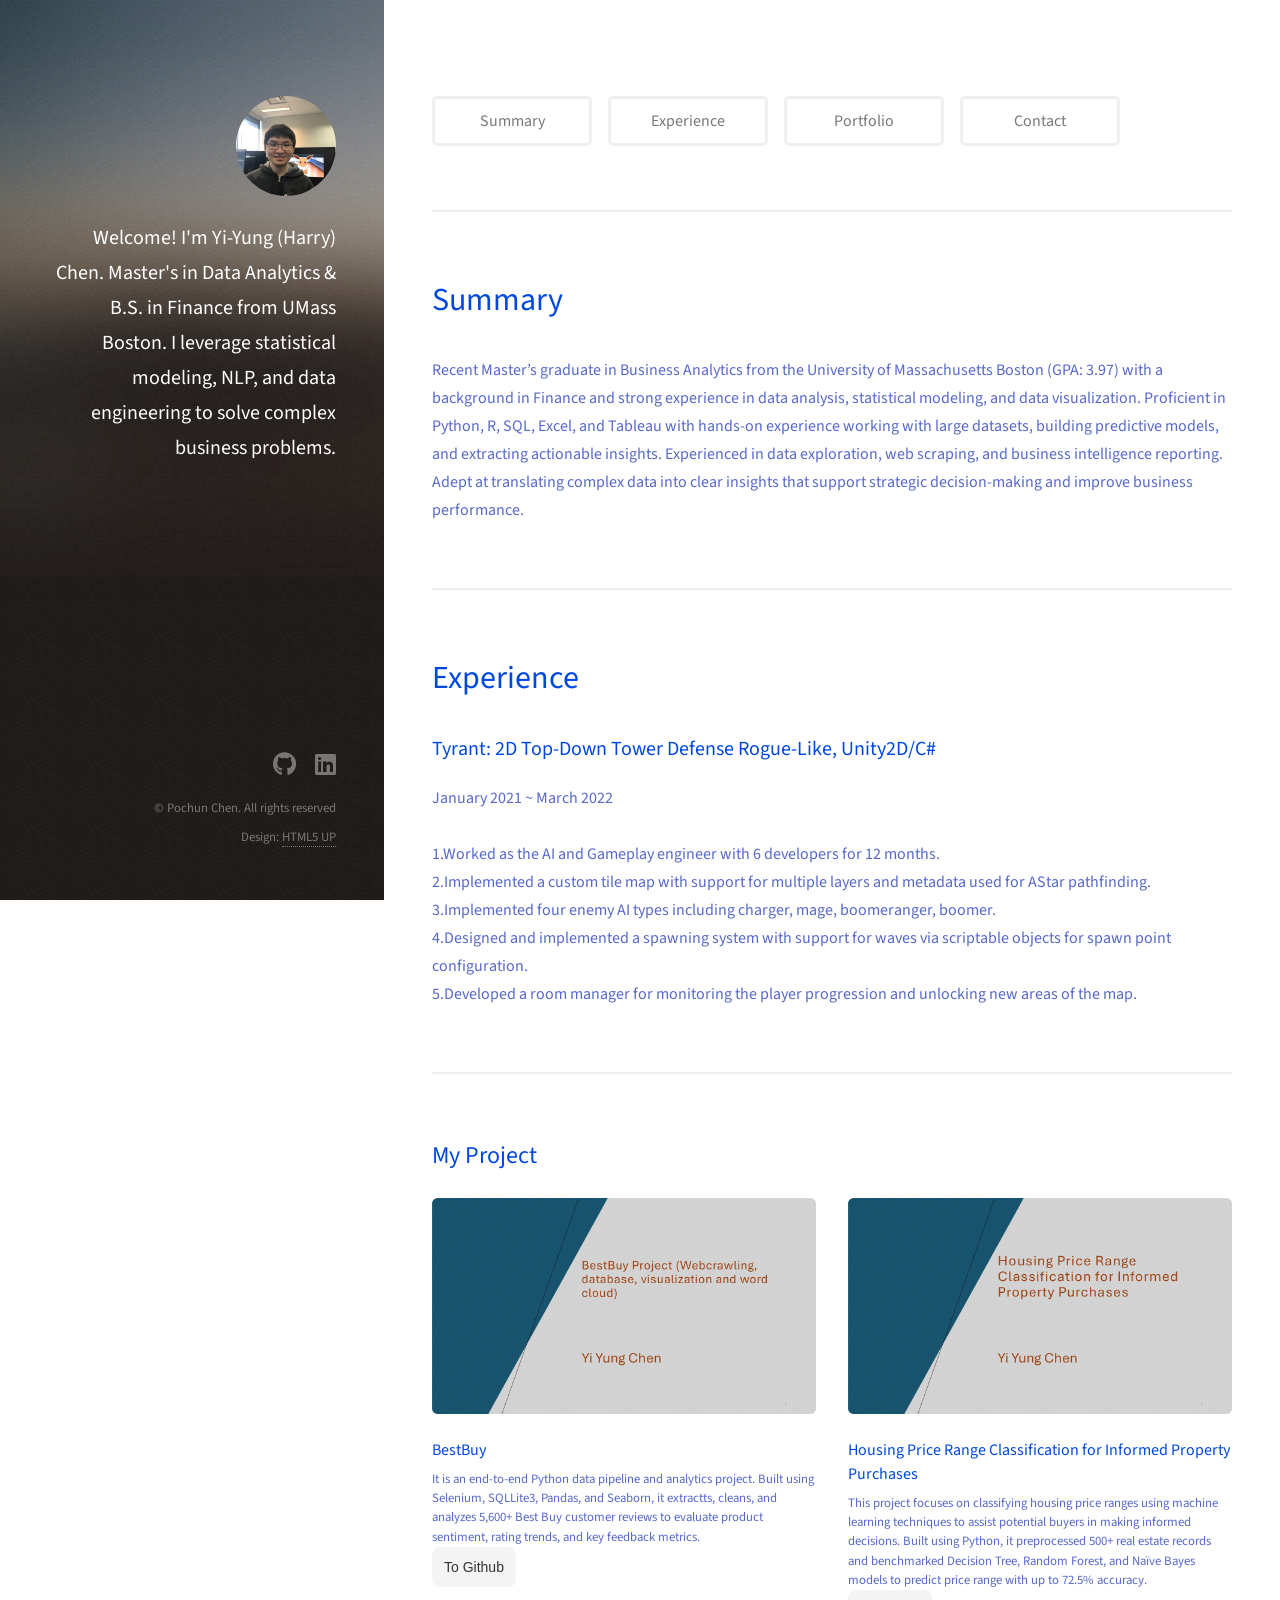
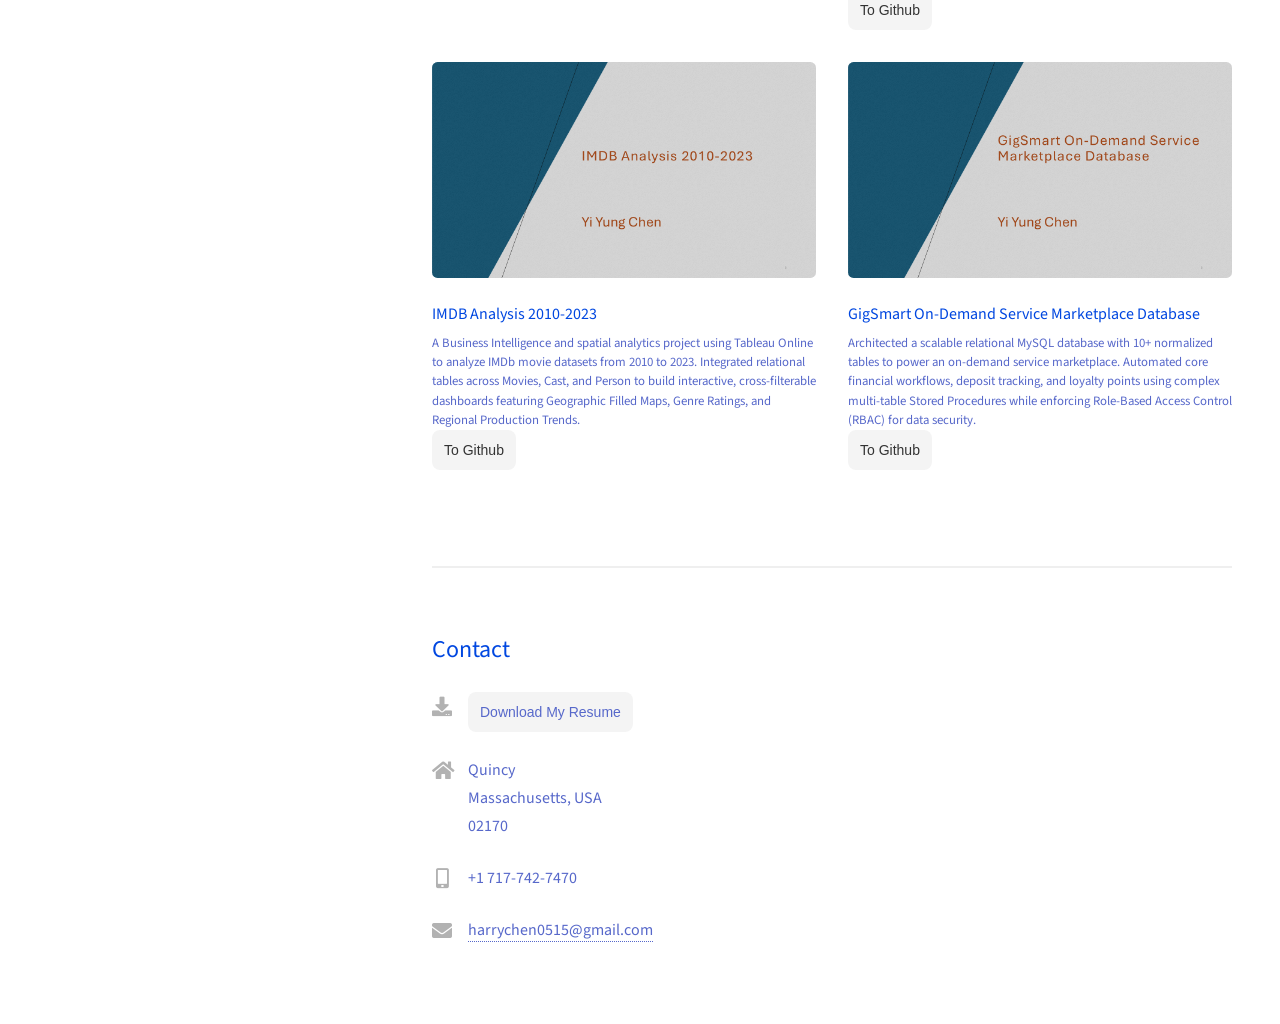
==== commit e90510eb: "website updates" ====
--- a/index.html
+++ b/index.html
@@ -85,17 +85,12 @@
 								<a href="https://github.com/Harry-YYC/IMDB-Analysis-2010-2023" class="button-2">To Github</a>
 							</article>
 							<article class="col-6 col-12-xsmall work-item">
-								<a href="images/fulls/StockProject.png" class="image fit thumb"><img src="images/thumbs/StockProject.png" alt="" /></a>
-								<h3>Stock Price Prediction Using LSTM Neural Networks</h3>
-								<p> This project leverages LSTM neural networks to predict stock prices based on historical data. Built using Python and TensorFlow, it preprocesses 1,000+ stock records, trains an LSTM model, and evaluates its performance in forecasting future stock prices with a focus on minimizing prediction error.</p>
-								<a href="https://github.com/Harry-YYC/Stock-Price-Prediction-Using-LSTM-Neural-Networks" class="button-2">To Github</a>
+								<a href="images/fulls/GigSmart On-Demand Service Marketplace Database.png" class="image fit thumb"><img src="images/thumbs/GigSmart On-Demand Service Marketplace Database.png" alt="" /></a>
+								<h3>GigSmart On-Demand Service Marketplace Database</h3>
+								<p>Architected a scalable relational MySQL database with 10+ normalized tables to power an on-demand service marketplace. Automated core financial workflows, deposit tracking, and loyalty points using complex multi-table Stored Procedures while enforcing Role-Based Access Control (RBAC) for data security.</p>
+								<a href="https://github.com/Harry-YYC/GigSmart-On-Demand-Service-Marketplace-Database" class="button-2">To Github</a>
 							</article>
-							<article class="col-6 col-12-xsmall work-item">
-								<a href="images/fulls/StockProject.png" class="image fit thumb"><img src="images/thumbs/StockProject.png" alt="" /></a>
-								<h3>Stock Price Prediction Using LSTM Neural Networks</h3>
-								<p> This project leverages LSTM neural networks to predict stock prices based on historical data. Built using Python and TensorFlow, it preprocesses 1,000+ stock records, trains an LSTM model, and evaluates its performance in forecasting future stock prices with a focus on minimizing prediction error.</p>
-								<a href="https://github.com/Harry-YYC/Stock-Price-Prediction-Using-LSTM-Neural-Networks" class="button-2">To Github</a>
-							</article>
+							
 						</div>
 						
 					</section>
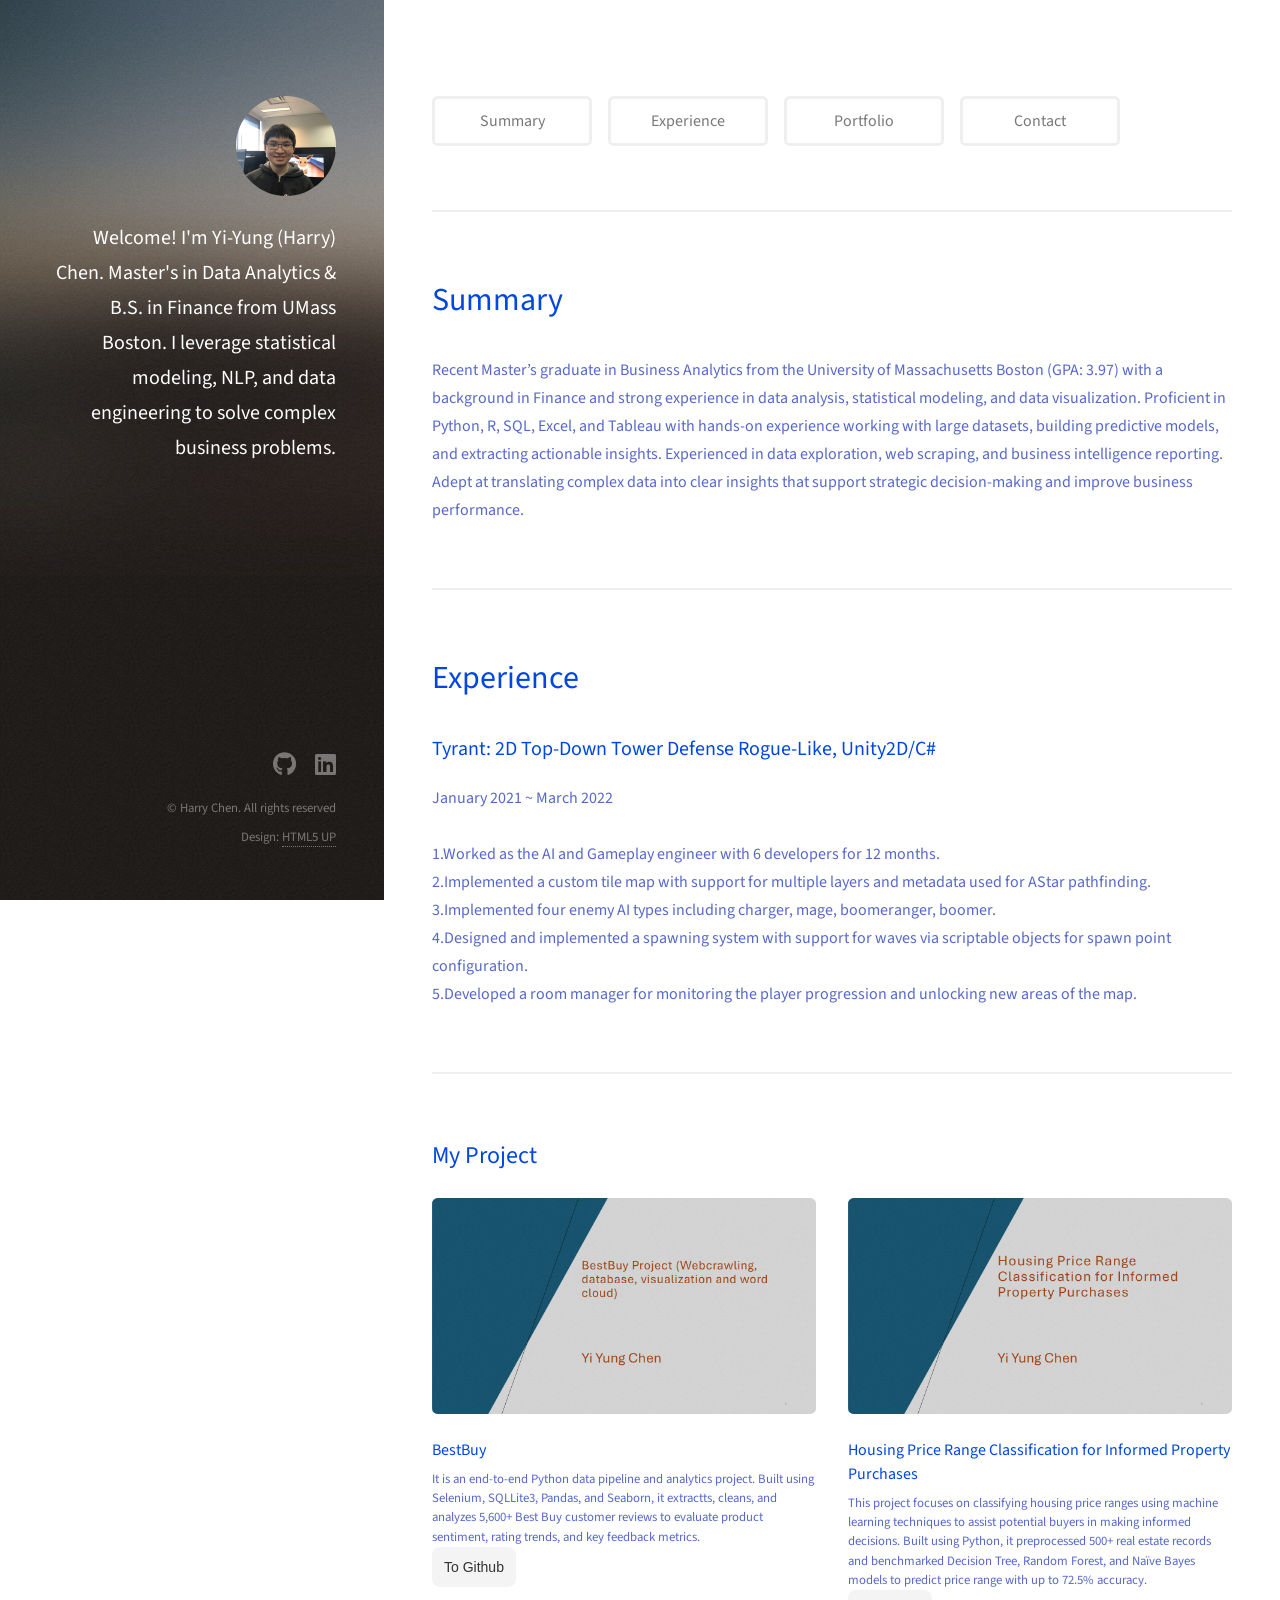
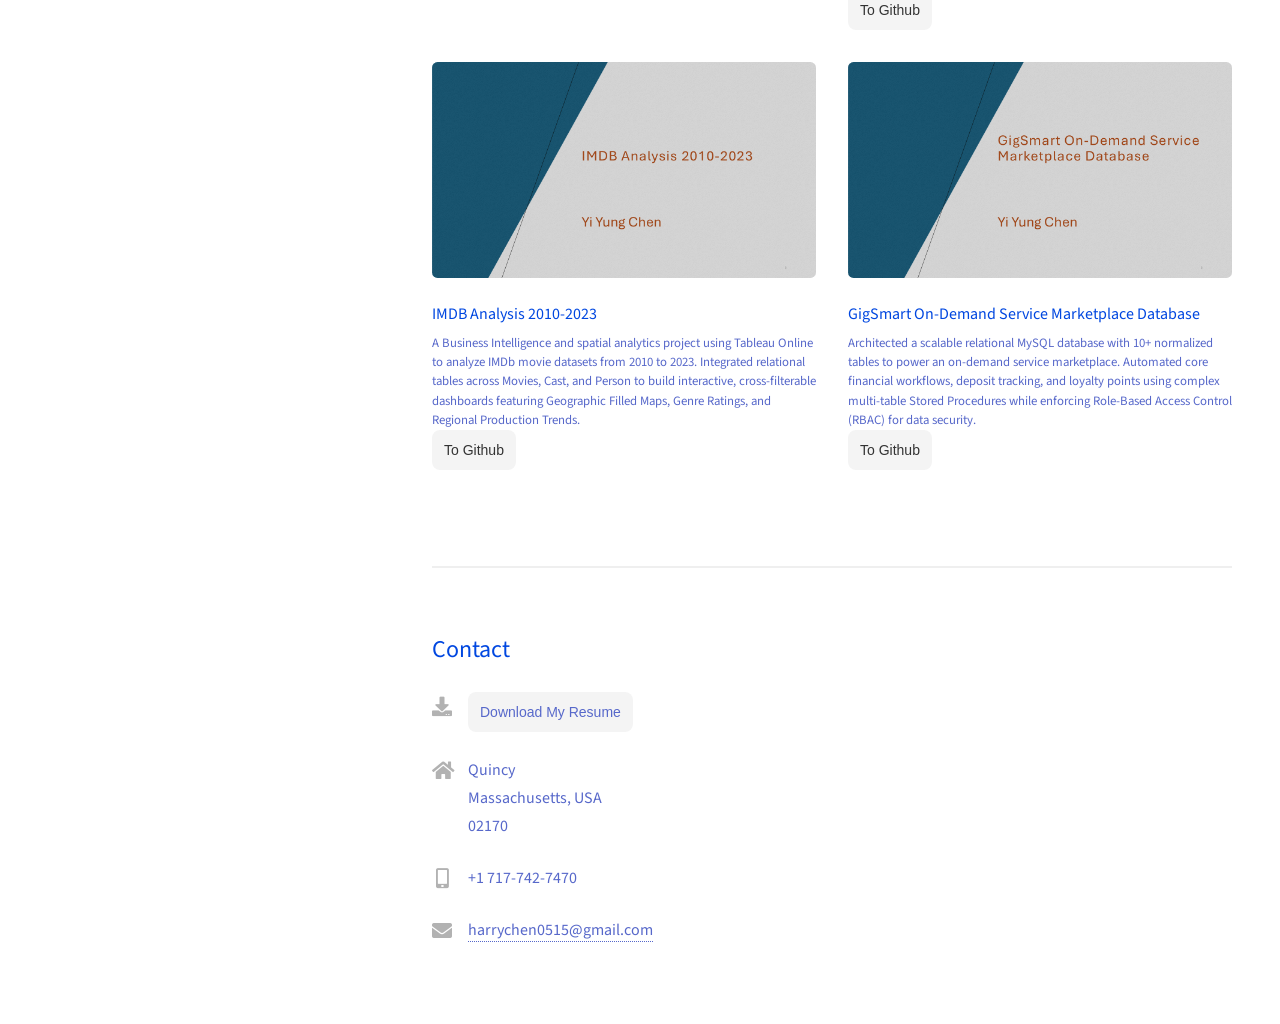
==== commit cf273d9f: "updates" ====
--- a/index.html
+++ b/index.html
@@ -115,7 +115,7 @@
 								<ul class="labeled-icons">
 									<li>
 									<h3 class="icon solid fa-download"><span class="label">Download</span></h3>
-										<a href="https://github.com/Chenpochun98/Chenpochun98.github.io/blob/main/file/Pochun_Chen_Resume2026.pdf"  class="button-2">Download My Resume</a>
+										<a href="https://github.com/Harry-YYC/Harry-s-Website/blob/main/file/Harry_Resume.pdf"  class="button-2">Download My Resume</a>
 									</li>
 									<li>
 										<h3 class="icon solid fa-home"><span class="label">Address</span></h3>
@@ -461,13 +461,13 @@
 				<div class="inner">
 					<ul class="icons">
 						<!-- <li><a href="#" class="icon brands fa-twitter"><span class="label">Twitter</span></a></li> -->
-						<li><a href="https://github.com/Chenpochun98" class="icon brands fa-github"><span class="label">Github</span></a></li>
+						<li><a href="https://github.com/Harry-YYC" class="icon brands fa-github"><span class="label">Github</span></a></li>
 						<li><a href="https://www.linkedin.com/in/pochun-chen-2057a9204/" class="icon brands fa-linkedin"><span class="label">Linkedin</span></a></li>
 						<!-- <li><a href="#" class="icon solid fa-envelope"><span class="label">Email</span></a></li> -->
 					</ul>
 					<ul class="copyright">
-						<li>&copy; Pochun Chen. All rights reserved</li><li>Design: <a href="http://html5up.net">HTML5 UP</a></li>
-						<!-- <li>© Pochun Chen. All rights reserved.</li> -->
+						<li>&copy; Harry Chen. All rights reserved</li><li>Design: <a href="http://html5up.net">HTML5 UP</a></li>
+						
 					</ul>
 				</div>
 			</footer>
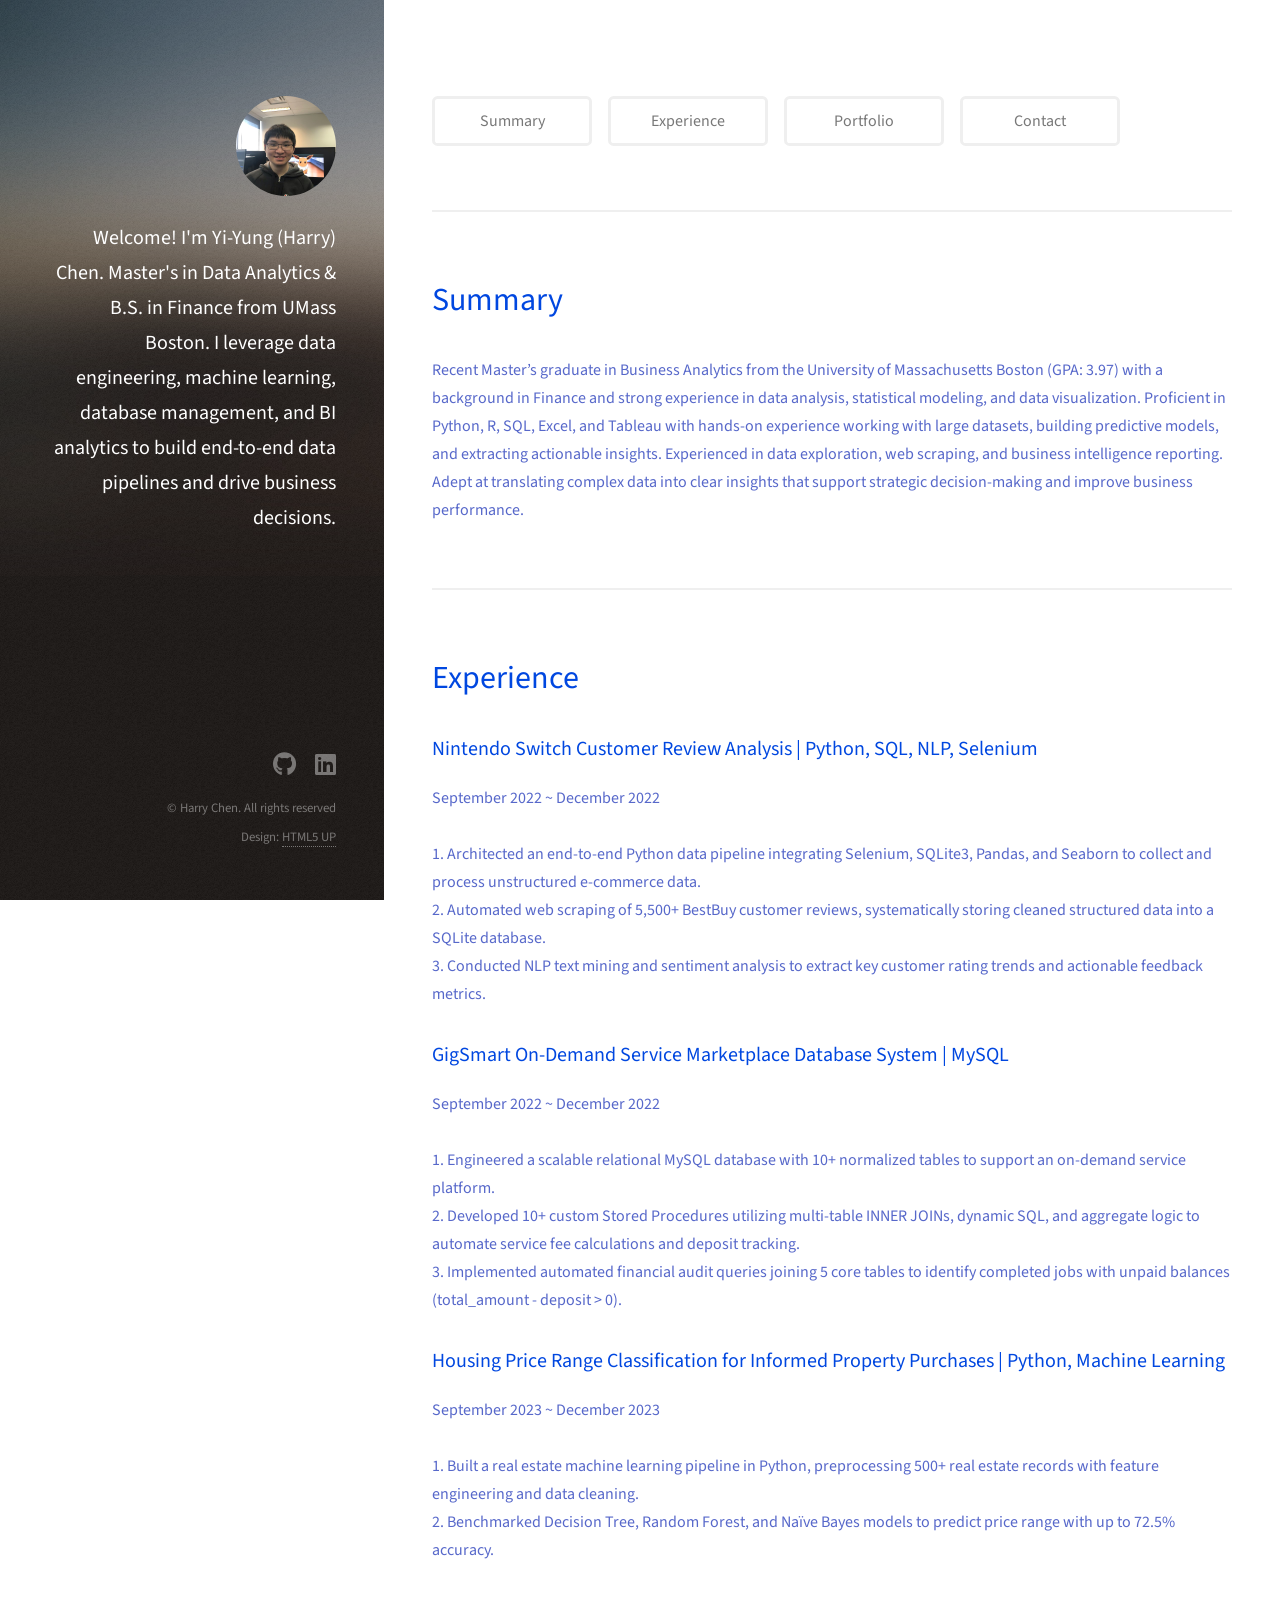
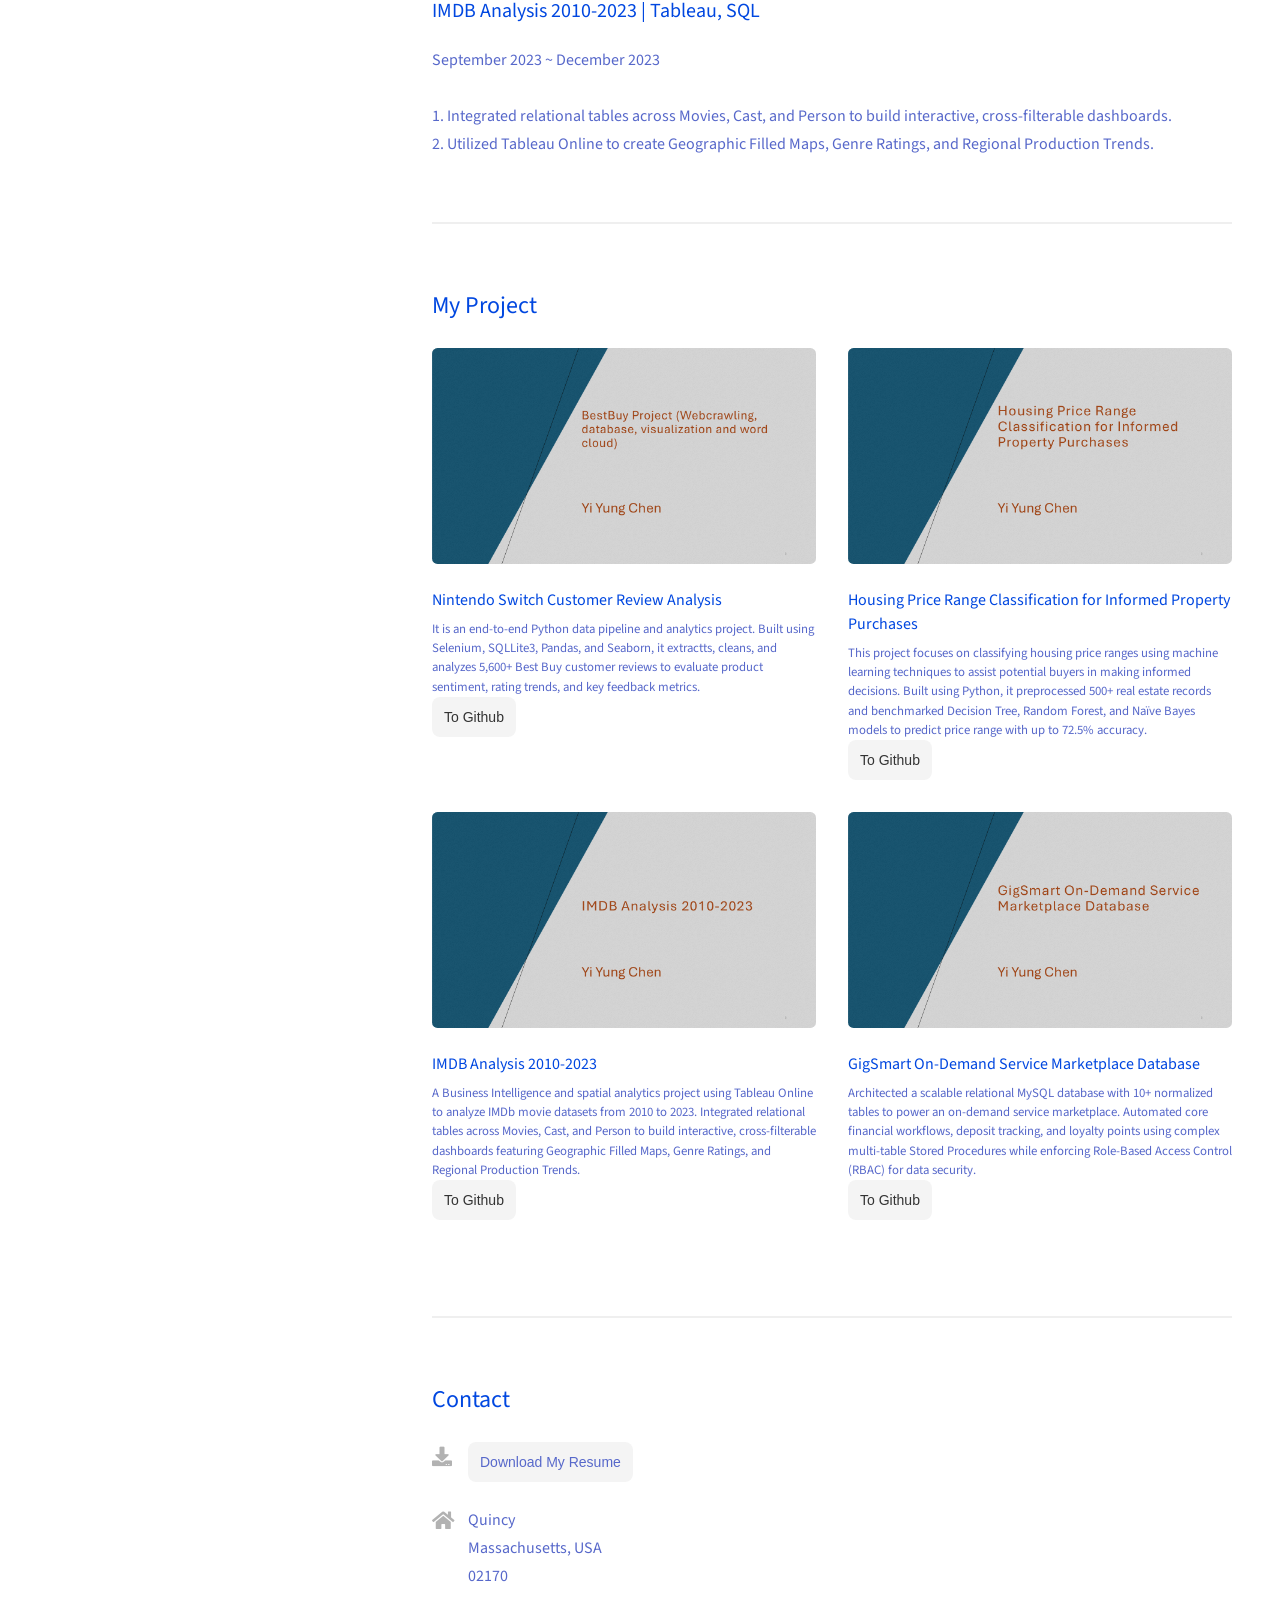
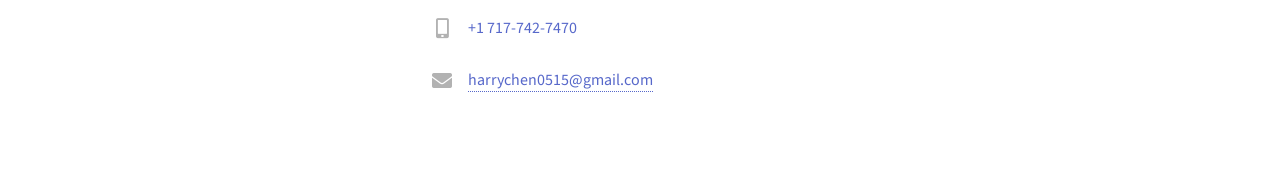
==== commit f21091d7: "updates" ====
--- a/index.html
+++ b/index.html
@@ -17,7 +17,7 @@
 			<header id="header">
 				<div class="inner">
 					<a href="#" class="image avatar"><img src="images/avatar.jpg" alt="" /></a>
-					<h1><strong>Welcome! I'm Yi-Yung (Harry) Chen. Master's in Data Analytics & B.S. in Finance from UMass Boston. I leverage statistical modeling, NLP, and data engineering to solve complex business problems. </strong></h1>
+					<h1><strong>Welcome! I'm Yi-Yung (Harry) Chen. Master's in Data Analytics & B.S. in Finance from UMass Boston. I leverage data engineering, machine learning, database management, and BI analytics to build end-to-end data pipelines and drive business decisions. </strong></h1>
 				</div>
 			</header>
 
@@ -41,25 +41,33 @@
 						<header class="major">
 							<h2>Experience</h2>
 						</header>
-						<h3><strong> Tyrant: 2D Top-Down Tower Defense Rogue-Like, Unity2D/C# </strong></h3>
+						<h3><strong> Nintendo Switch Customer Review Analysis | Python, SQL, NLP, Selenium </strong></h3>
 						<p> 
-							January 2021 ~ March 2022 <br/><br/>
-							1.Worked as the AI and Gameplay engineer with 6 developers for 12 months.<br/>
-							2.Implemented a custom tile map with support for multiple layers and metadata used for AStar pathfinding.<br/>
-							3.Implemented four enemy AI types including charger, mage, boomeranger, boomer.<br/>
-							4.Designed and implemented a spawning system with support for waves via scriptable objects for spawn point configuration.<br/>
-							5.Developed a room manager for monitoring the player progression and unlocking new areas of the map.
+							September 2022 ~ December 2022 <br/><br/>
+							1. Architected an end-to-end Python data pipeline integrating Selenium, SQLite3, Pandas, and Seaborn to collect and process unstructured e-commerce data.<br/>
+							2. Automated web scraping of 5,500+ BestBuy customer reviews, systematically storing cleaned structured data into a SQLite database.<br/>
+							3. Conducted NLP text mining and sentiment analysis to extract key customer rating trends and actionable feedback metrics.<br/>
 						</p>
 						
-							<!-- <h3><strong> Tyrant: 2D Top-Down Tower Defense Rogue-Like, Unity2D/C# </strong></h3>
+						<h3><strong> GigSmart On-Demand Service Marketplace Database System | MySQL </strong></h3>
 						<p> 
-							January 2021 ~ March 2022 <br/><br/>
-							1.Worked as the AI and Gameplay engineer with 6 developers for 12 months.<br/>
-							2.Implemented a custom tile map with support for multiple layers and metadata used for AStar pathfinding.<br/>
-							3.Implemented four enemy AI types including charger, mage, boomeranger, boomer.<br/>
-							4.Designed and implemented a spawning system with support for waves via scriptable objects for spawn point configuration.<br/>
-							5.Developed a room manager for monitoring the player progression and unlocking new areas of the map.
-						</p> -->
+							September 2022 ~ December 2022 <br/><br/>
+							1. Engineered a scalable relational MySQL database with 10+ normalized tables to support an on-demand service platform. <br/>
+							2. Developed 10+ custom Stored Procedures utilizing multi-table INNER JOINs, dynamic SQL, and aggregate logic to automate service fee calculations and deposit tracking.<br/>
+							3. Implemented automated financial audit queries joining 5 core tables to identify completed jobs with unpaid balances (total_amount - deposit > 0).<br/>
+						</p>
+						<h3><strong> Housing Price Range Classification for Informed Property Purchases | Python, Machine Learning</strong></h3>
+						<p>
+							September 2023 ~ December 2023 <br/><br/>
+							1. Built a real estate machine learning pipeline in Python, preprocessing 500+ real estate records with feature engineering and data cleaning.<br/>
+							2. Benchmarked Decision Tree, Random Forest, and Naïve Bayes models to predict price range with up to 72.5% accuracy.<br/>
+						</p>
+						<h3><strong> IMDB Analysis 2010-2023 | Tableau, SQL</strong></h3>
+						<p>
+							September 2023 ~ December 2023 <br/><br/>
+							1. Integrated relational tables across ⁠Movies⁠, ⁠Cast⁠, and ⁠Person⁠ to build interactive, cross-filterable dashboards.<br/>
+							2. Utilized Tableau Online to create Geographic Filled Maps, Genre Ratings, and Regional Production Trends.<br/>
+						</p>
 					</section>
 
 				<!-- Two -->
@@ -68,7 +76,7 @@
 						<div class="row">
 							<article class="col-6 col-12-xsmall work-item">
 								<a href="images/fulls/BestBuy.png" class="image fit thumb"><img src="images/thumbs/BestBuy.png" alt="" /></a>
-								<h3>BestBuy</h3>
+								<h3>Nintendo Switch Customer Review Analysis </h3>
 								<p> It is an end-to-end Python data pipeline and analytics project. Built using Selenium, SQLLite3, Pandas, and Seaborn, it extractts, cleans, and analyzes 5,600+ Best Buy customer reviews to evaluate product sentiment, rating trends, and key feedback metrics.</p>
 								<a href="https://github.com/Harry-YYC/Nintendo-Switch-Project" class="button-2">To Github</a>
 							</article>
